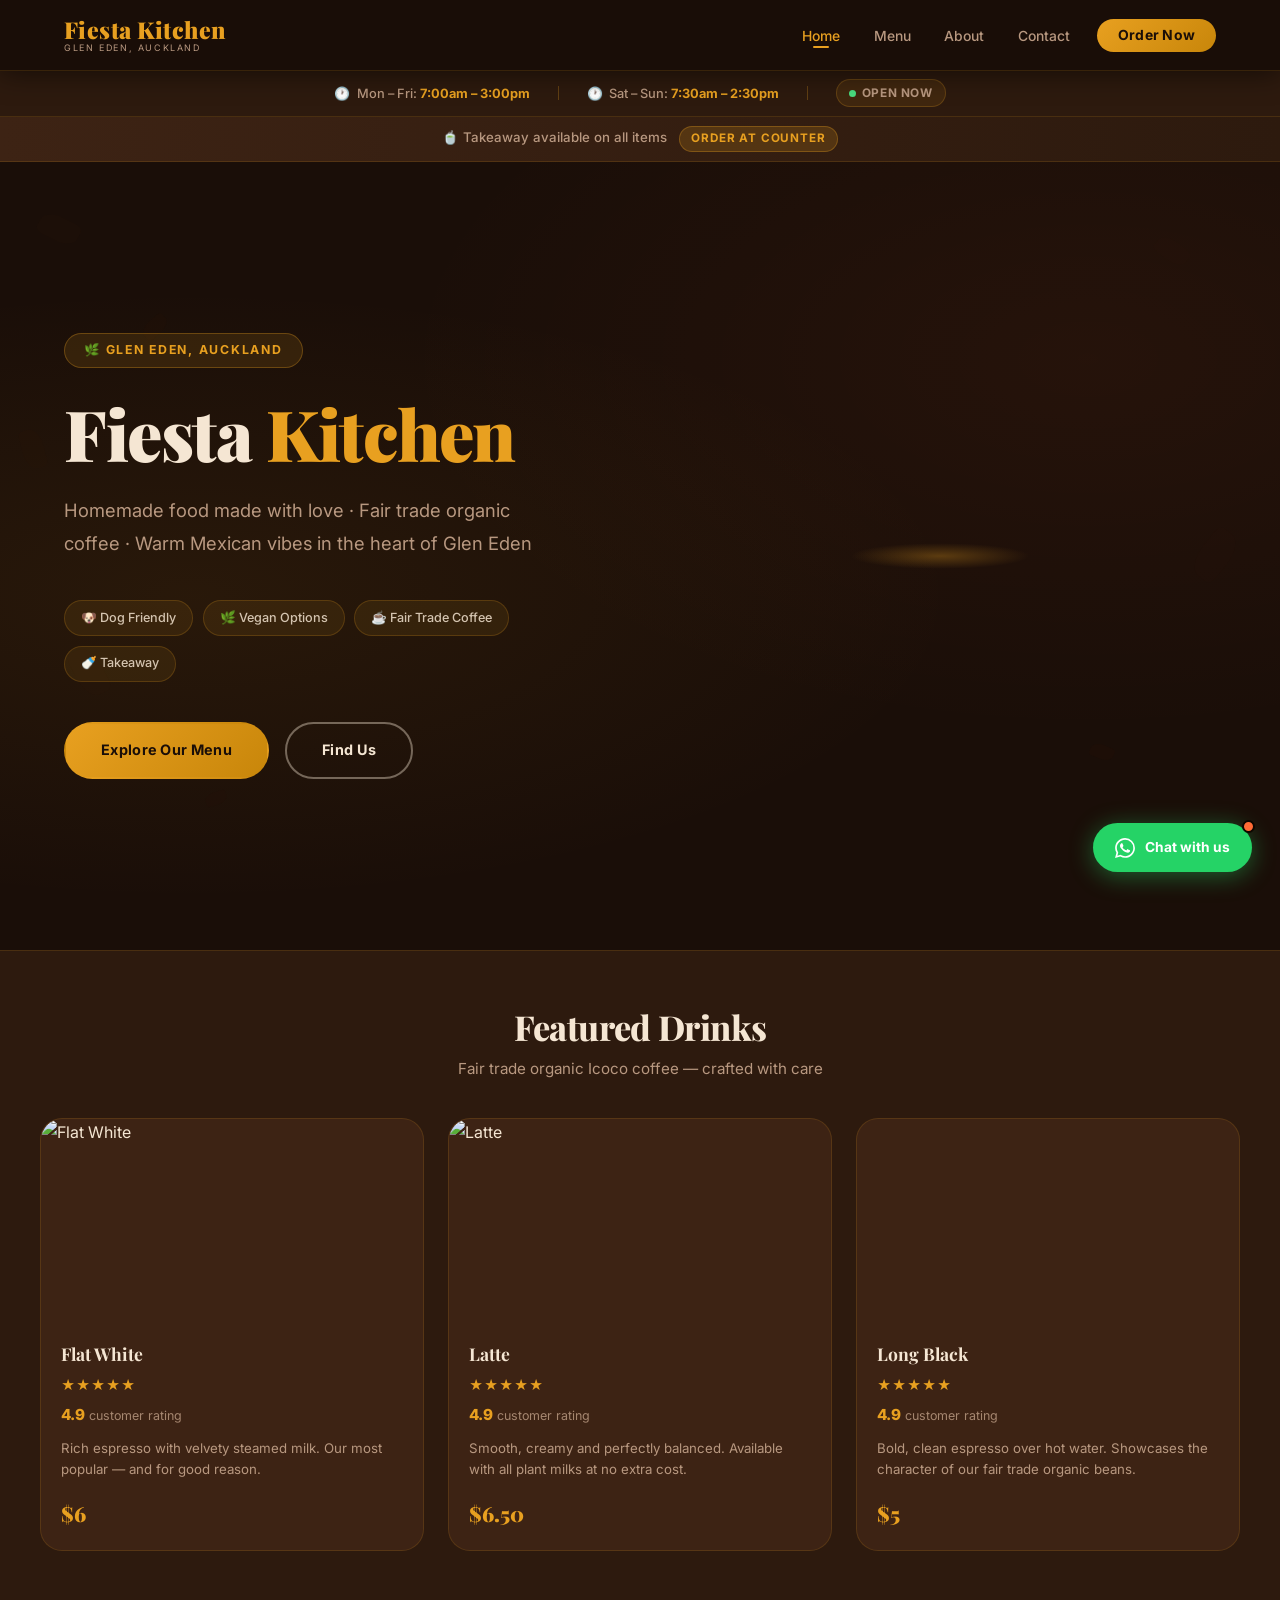
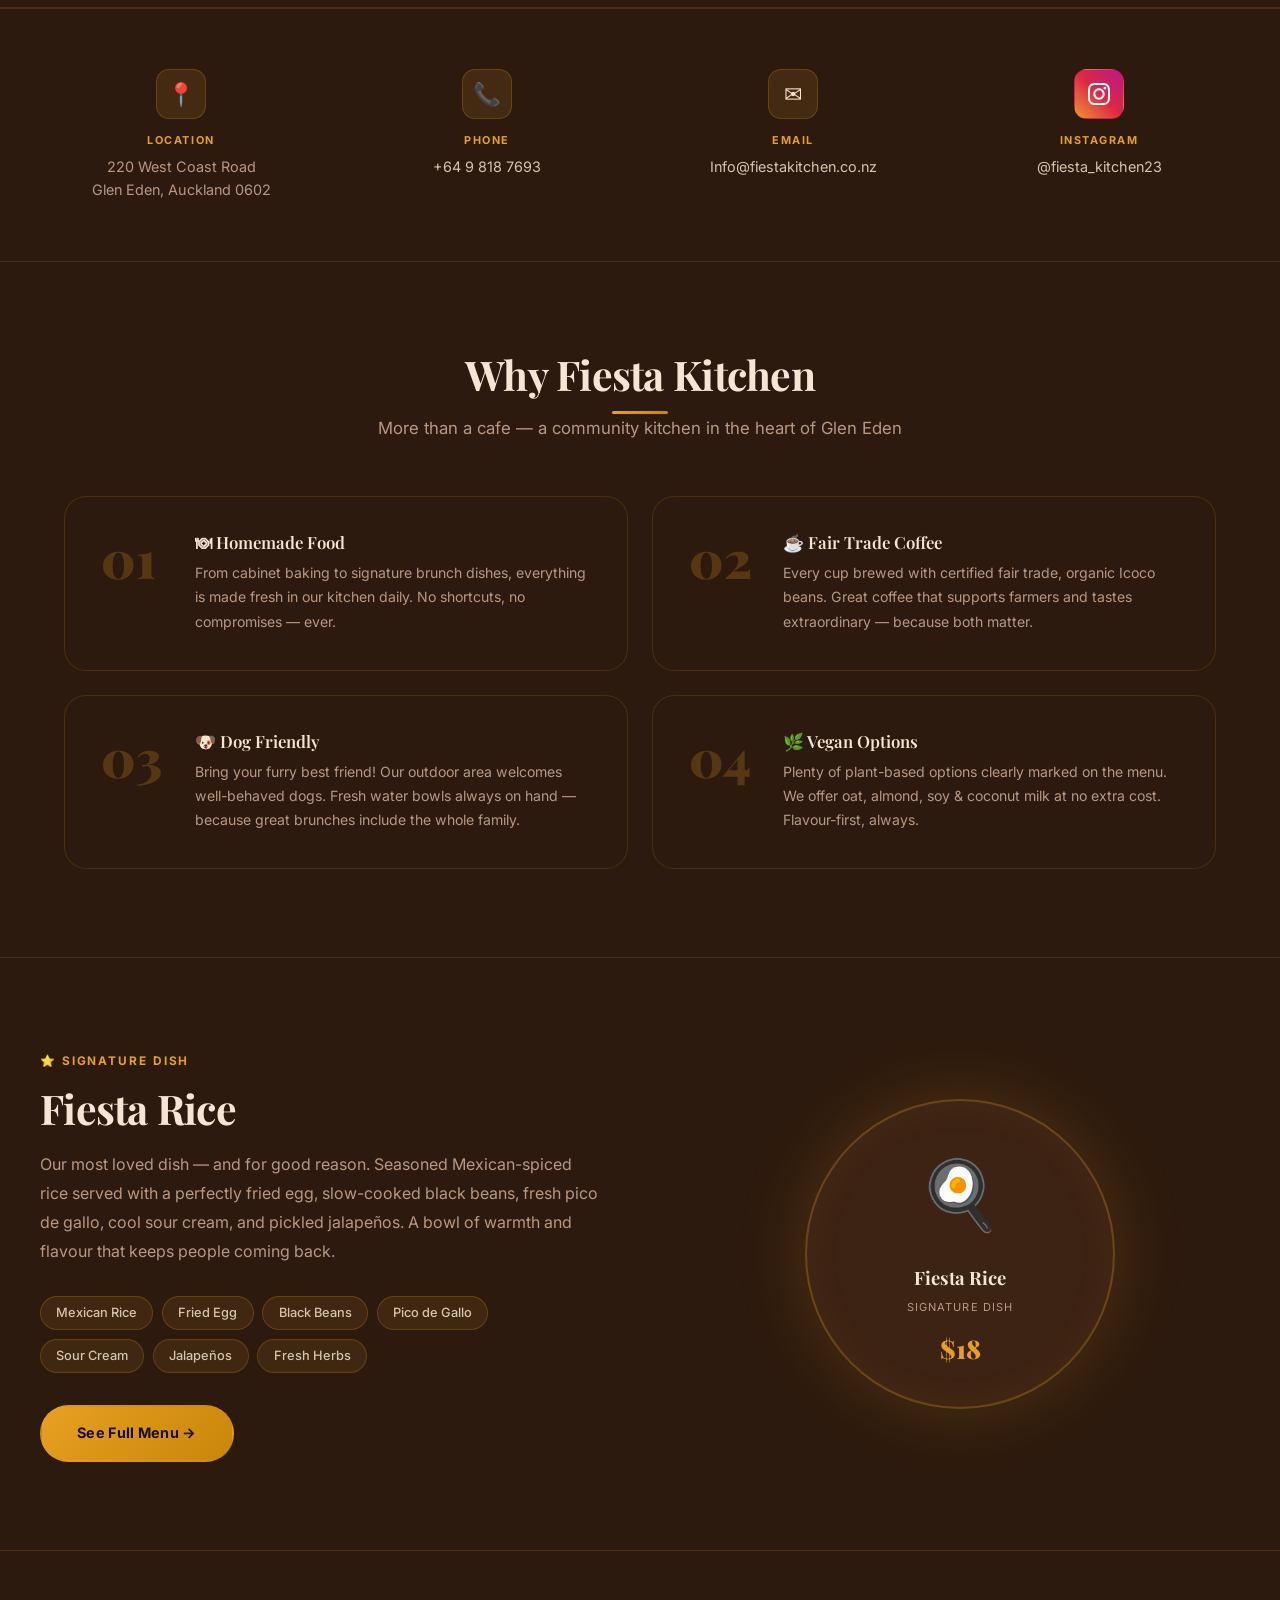
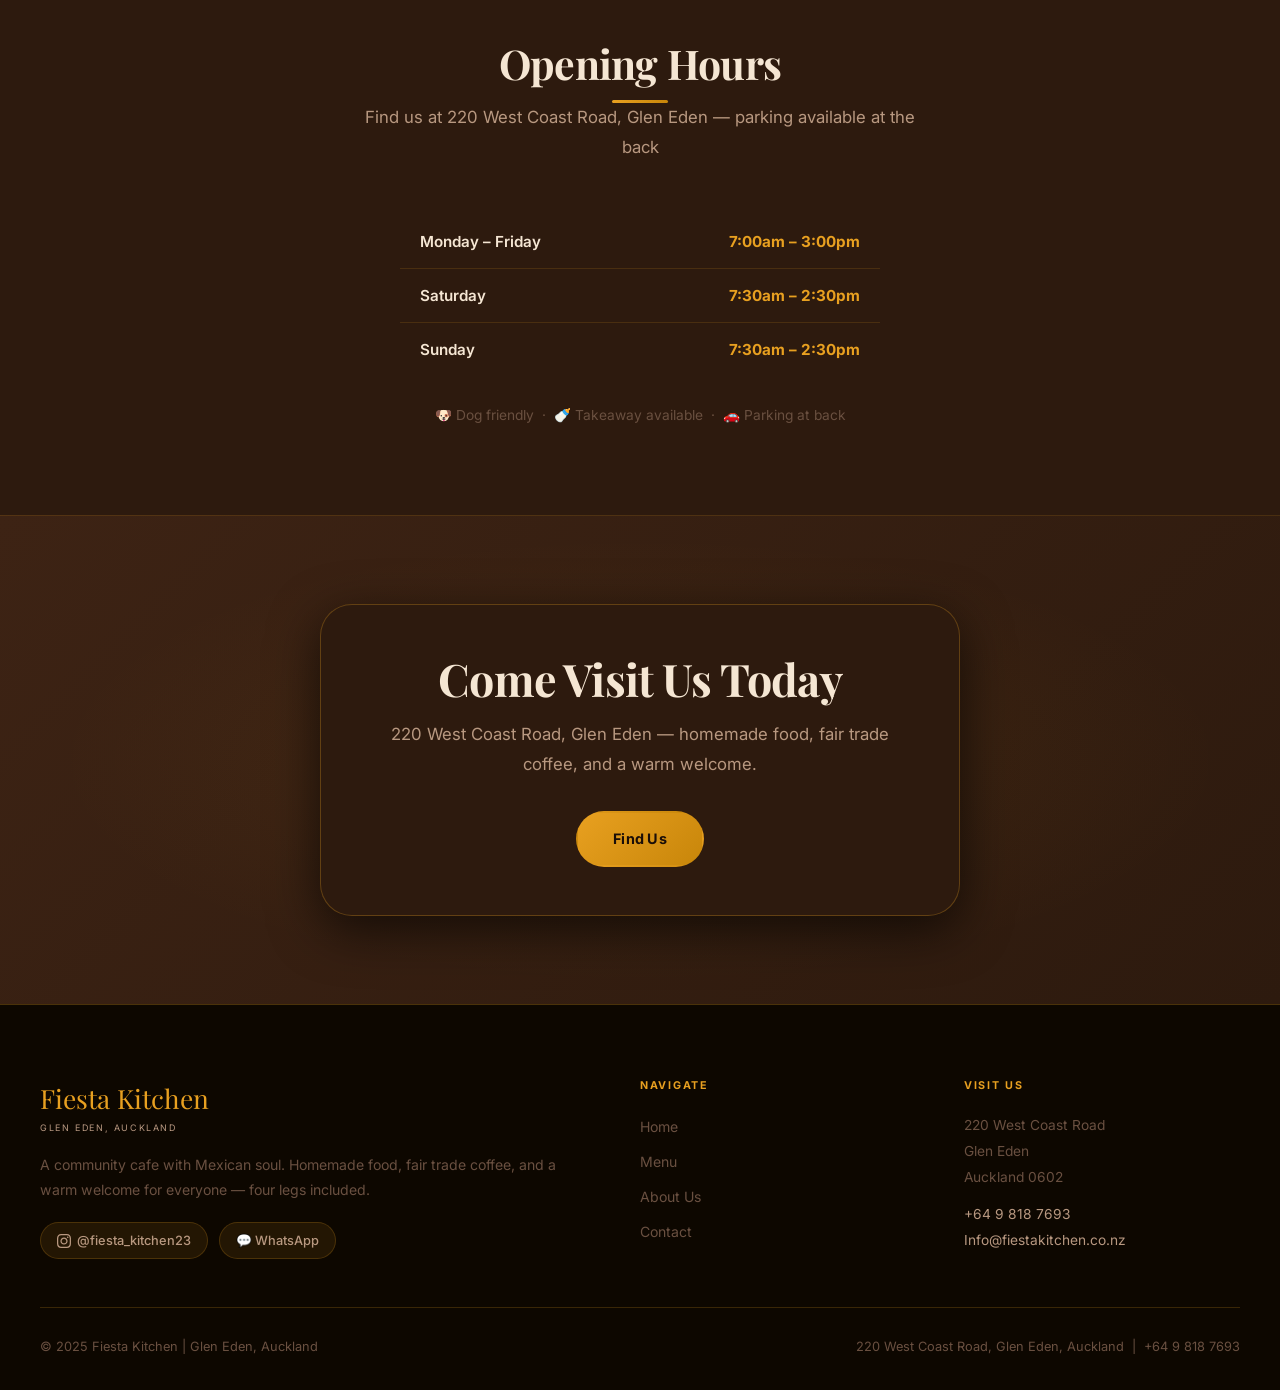
==== index.html @ 99bdc604 "Add files via upload" ====
<!DOCTYPE html>
<html lang="en">
<head>
  <meta charset="UTF-8" />
  <meta name="viewport" content="width=device-width, initial-scale=1.0" />
  <meta name="description" content="Fiesta Kitchen — Homemade food, fair trade organic coffee & good vibes in Glen Eden, Auckland. Dog friendly. Vegan options. Takeaway available." />
  <meta name="keywords" content="Fiesta Kitchen, Glen Eden cafe, Auckland cafe, Mexican cafe, brunch Auckland, dog friendly cafe, vegan brunch" />
  <title>Fiesta Kitchen | Glen Eden, Auckland</title>
  <link rel="stylesheet" href="styles.css" />
</head>
<body>

  <!-- NAVBAR -->
  <nav class="navbar">
    <div class="nav-container">
      <a href="index.html" class="nav-brand">
        <span class="nav-brand-name">Fiesta Kitchen</span>
        <span class="nav-brand-sub">Glen Eden, Auckland</span>
      </a>
      <ul class="nav-links" id="navLinks">
        <li><a href="index.html" class="active">Home</a></li>
        <li><a href="menu.html">Menu</a></li>
        <li><a href="about.html">About</a></li>
        <li><a href="contact.html">Contact</a></li>
        <li><a href="menu.html" class="nav-cta">Order Now</a></li>
      </ul>
      <button class="hamburger" id="hamburger" aria-label="Toggle menu">
        <span></span><span></span><span></span>
      </button>
    </div>
  </nav>

  <!-- HOURS BAR -->
  <div class="hours-bar">
    <div class="hours-bar-item">
      <span>&#128336;</span>
      <span>Mon – Fri: <strong>7:00am – 3:00pm</strong></span>
    </div>
    <div class="hours-bar-sep"></div>
    <div class="hours-bar-item">
      <span>&#128336;</span>
      <span>Sat – Sun: <strong>7:30am – 2:30pm</strong></span>
    </div>
    <div class="hours-bar-sep"></div>
    <div class="hours-status" id="openStatus">
      <span class="status-dot" id="statusDot"></span>
      <span id="statusText">Checking…</span>
    </div>
  </div>

  <!-- TAKEAWAY NOTICE -->
  <div class="takeaway-bar">
    &#127861; Takeaway available on all items <span>Order at counter</span>
  </div>

  <!-- HERO -->
  <section class="hero-section">
    <!-- Coffee bean scatter -->
    <div class="bean bean-1"></div>
    <div class="bean bean-2"></div>
    <div class="bean bean-3"></div>
    <div class="bean bean-4"></div>
    <div class="bean bean-5"></div>
    <div class="bean bean-6"></div>
    <div class="bean bean-7"></div>
    <div class="bean bean-8"></div>

    <div class="hero-inner">
      <!-- LEFT -->
      <div class="hero-left fade-in">
        <span class="hero-eyebrow">&#127807; Glen Eden, Auckland</span>
        <h1>Fiesta <span class="highlight">Kitchen</span></h1>
        <p class="hero-tagline">
          Homemade food made with love · Fair trade organic coffee · Warm Mexican vibes in the heart of Glen Eden
        </p>
        <div class="hero-badges">
          <span class="hero-badge">&#128054; Dog Friendly</span>
          <span class="hero-badge">&#127807; Vegan Options</span>
          <span class="hero-badge">&#9749; Fair Trade Coffee</span>
          <span class="hero-badge">&#127868; Takeaway</span>
        </div>
        <div class="hero-cta">
          <a href="menu.html" class="btn btn-mustard">Explore Our Menu</a>
          <a href="contact.html" class="btn btn-secondary">Find Us</a>
        </div>
      </div>

      <!-- RIGHT — floating coffee image -->
      <div class="hero-right fade-in">
        <div class="hero-img-wrap">
          <img
            src="https://images.unsplash.com/photo-1509042239860-f550ce710b93?w=700&q=90"
            class="hero-img"
            alt="Premium fair trade organic coffee at Fiesta Kitchen"
            loading="eager"
            onerror="this.style.display='none'"
          />
          <div class="hero-img-shadow"></div>
        </div>
      </div>
    </div>
  </section>

  <!-- FEATURED DRINKS ROW -->
  <div class="drinks-row">
    <div class="drinks-row-header fade-in">
      <h2 class="drinks-section-title">Featured Drinks</h2>
      <p class="drinks-section-sub">Fair trade organic Icoco coffee — crafted with care</p>
    </div>
    <div class="drinks-row-inner">
      <div class="drink-card fade-in">
        <img class="drink-card-img"
          src="https://images.unsplash.com/photo-1509042239860-f550ce710b93?w=600&q=80"
          alt="Flat White" loading="lazy"
          onerror="this.src='https://images.unsplash.com/photo-1495474472287-4d71bcdd2085?w=600&q=80'">
        <div class="drink-card-body">
          <div class="drink-card-name">Flat White</div>
          <div class="drink-stars" aria-hidden="true">&#9733;&#9733;&#9733;&#9733;&#9733;</div>
          <div class="drink-rating"><span class="drink-rating-score">4.9</span> <span class="drink-rating-label">customer rating</span></div>
          <p class="drink-desc">Rich espresso with velvety steamed milk. Our most popular — and for good reason.</p>
          <div class="drink-price">$6</div>
        </div>
      </div>
      <div class="drink-card fade-in">
        <img class="drink-card-img"
          src="https://images.unsplash.com/photo-1461023058943-07fcbe16d735?w=600&q=80"
          alt="Latte" loading="lazy"
          onerror="this.src='https://images.unsplash.com/photo-1495474472287-4d71bcdd2085?w=600&q=80'">
        <div class="drink-card-body">
          <div class="drink-card-name">Latte</div>
          <div class="drink-stars" aria-hidden="true">&#9733;&#9733;&#9733;&#9733;&#9733;</div>
          <div class="drink-rating"><span class="drink-rating-score">4.9</span> <span class="drink-rating-label">customer rating</span></div>
          <p class="drink-desc">Smooth, creamy and perfectly balanced. Available with all plant milks at no extra cost.</p>
          <div class="drink-price">$6.50</div>
        </div>
      </div>
      <div class="drink-card fade-in">
        <img class="drink-card-img"
          src="https://images.unsplash.com/photo-1495474472287-4d71bcdd2085?w=600&q=80"
          alt="Long Black" loading="lazy"
          onerror="this.src='https://images.unsplash.com/photo-1509042239860-f550ce710b93?w=600&q=80'">
        <div class="drink-card-body">
          <div class="drink-card-name">Long Black</div>
          <div class="drink-stars" aria-hidden="true">&#9733;&#9733;&#9733;&#9733;&#9733;</div>
          <div class="drink-rating"><span class="drink-rating-score">4.9</span> <span class="drink-rating-label">customer rating</span></div>
          <p class="drink-desc">Bold, clean espresso over hot water. Showcases the character of our fair trade organic beans.</p>
          <div class="drink-price">$5</div>
        </div>
      </div>
    </div>
  </div>

  <!-- INFO STRIP -->
  <div class="info-strip">
    <div class="info-strip-grid">
      <div class="info-card">
        <div class="info-card-icon">&#128205;</div>
        <div class="info-card-label">Location</div>
        <div class="info-card-value">220 West Coast Road<br>Glen Eden, Auckland 0602</div>
      </div>
      <div class="info-card">
        <div class="info-card-icon">&#128222;</div>
        <div class="info-card-label">Phone</div>
        <div class="info-card-value"><a href="tel:+6498187693">+64 9 818 7693</a></div>
      </div>
      <div class="info-card">
        <div class="info-card-icon">&#9993;</div>
        <div class="info-card-label">Email</div>
        <div class="info-card-value"><a href="mailto:Info@fiestakitchen.co.nz">Info@fiestakitchen.co.nz</a></div>
      </div>
      <div class="info-card">
        <div class="info-card-icon" style="background:linear-gradient(45deg,#f09433,#dc2743,#bc1888);border-color:transparent;">
          <svg viewBox="0 0 24 24" fill="white" width="22" height="22"><path d="M12 2.163c3.204 0 3.584.012 4.85.07 3.252.148 4.771 1.691 4.919 4.919.058 1.265.069 1.645.069 4.849 0 3.205-.012 3.584-.069 4.849-.149 3.225-1.664 4.771-4.919 4.919-1.266.058-1.644.07-4.85.07-3.204 0-3.584-.012-4.849-.07-3.26-.149-4.771-1.699-4.919-4.92-.058-1.265-.07-1.644-.07-4.849 0-3.204.013-3.583.07-4.849.149-3.227 1.664-4.771 4.919-4.919 1.266-.057 1.645-.069 4.849-.069zm0-2.163c-3.259 0-3.667.014-4.947.072-4.358.2-6.78 2.618-6.98 6.98-.059 1.281-.073 1.689-.073 4.948 0 3.259.014 3.668.072 4.948.2 4.358 2.618 6.78 6.98 6.98 1.281.058 1.689.072 4.948.072 3.259 0 3.668-.014 4.948-.072 4.354-.2 6.782-2.618 6.979-6.98.059-1.28.073-1.689.073-4.948 0-3.259-.014-3.667-.072-4.947-.196-4.354-2.617-6.78-6.979-6.98-1.281-.059-1.69-.073-4.949-.073zm0 5.838c-3.403 0-6.162 2.759-6.162 6.162s2.759 6.163 6.162 6.163 6.162-2.759 6.162-6.163c0-3.403-2.759-6.162-6.162-6.162zm0 10.162c-2.209 0-4-1.79-4-4 0-2.209 1.791-4 4-4s4 1.791 4 4c0 2.21-1.791 4-4 4zm6.406-11.845c-.796 0-1.441.645-1.441 1.44s.645 1.44 1.441 1.44c.795 0 1.439-.645 1.439-1.44s-.644-1.44-1.439-1.44z"/></svg>
        </div>
        <div class="info-card-label">Instagram</div>
        <div class="info-card-value"><a href="https://www.instagram.com/fiesta_kitchen23" target="_blank" rel="noopener">@fiesta_kitchen23</a></div>
      </div>
    </div>
  </div>

  <!-- WHY FIESTA KITCHEN -->
  <section class="section" style="background:var(--bg-card);">
    <div class="container">
      <div class="section-header fade-in">
        <h2>Why Fiesta Kitchen</h2>
        <div class="section-divider"></div>
        <p>More than a cafe — a community kitchen in the heart of Glen Eden</p>
      </div>
      <div class="why-grid">
        <div class="why-card fade-in">
          <div class="why-number">01</div>
          <div class="why-content">
            <h4>&#127869; Homemade Food</h4>
            <p>From cabinet baking to signature brunch dishes, everything is made fresh in our kitchen daily. No shortcuts, no compromises — ever.</p>
          </div>
        </div>
        <div class="why-card fade-in">
          <div class="why-number">02</div>
          <div class="why-content">
            <h4>&#9749; Fair Trade Coffee</h4>
            <p>Every cup brewed with certified fair trade, organic Icoco beans. Great coffee that supports farmers and tastes extraordinary — because both matter.</p>
          </div>
        </div>
        <div class="why-card fade-in">
          <div class="why-number">03</div>
          <div class="why-content">
            <h4>&#128054; Dog Friendly</h4>
            <p>Bring your furry best friend! Our outdoor area welcomes well-behaved dogs. Fresh water bowls always on hand — because great brunches include the whole family.</p>
          </div>
        </div>
        <div class="why-card fade-in">
          <div class="why-number">04</div>
          <div class="why-content">
            <h4>&#127807; Vegan Options</h4>
            <p>Plenty of plant-based options clearly marked on the menu. We offer oat, almond, soy &amp; coconut milk at no extra cost. Flavour-first, always.</p>
          </div>
        </div>
      </div>
    </div>
  </section>

  <!-- SIGNATURE DISH -->
  <section class="signature-section">
    <div class="signature-inner">
      <div class="signature-text fade-in">
        <span class="sig-eyebrow">&#11088; Signature Dish</span>
        <h2>Fiesta Rice</h2>
        <p>
          Our most loved dish — and for good reason. Seasoned Mexican-spiced rice served with a perfectly fried egg,
          slow-cooked black beans, fresh pico de gallo, cool sour cream, and pickled jalapeños.
          A bowl of warmth and flavour that keeps people coming back.
        </p>
        <div class="ingredient-tags">
          <span class="ingredient-tag">Mexican Rice</span>
          <span class="ingredient-tag">Fried Egg</span>
          <span class="ingredient-tag">Black Beans</span>
          <span class="ingredient-tag">Pico de Gallo</span>
          <span class="ingredient-tag">Sour Cream</span>
          <span class="ingredient-tag">Jalapeños</span>
          <span class="ingredient-tag">Fresh Herbs</span>
        </div>
        <a href="menu.html" class="btn btn-mustard">See Full Menu &rarr;</a>
      </div>
      <div class="signature-visual fade-in">
        <div class="dish-plate">
          <div class="dish-emoji">&#127859;</div>
          <div class="dish-title">Fiesta Rice</div>
          <div class="dish-sub">Signature Dish</div>
          <div class="dish-price">$18</div>
        </div>
      </div>
    </div>
  </section>

  <!-- HOURS -->
  <section class="section" style="background:var(--bg-card);">
    <div class="container">
      <div class="section-header fade-in">
        <h2>Opening Hours</h2>
        <div class="section-divider"></div>
        <p>Find us at 220 West Coast Road, Glen Eden — parking available at the back</p>
      </div>
      <div class="hours-grid-wrap fade-in">
        <table class="hours-table">
          <tbody>
            <tr><td>Monday – Friday</td><td>7:00am – 3:00pm</td></tr>
            <tr><td>Saturday</td><td>7:30am – 2:30pm</td></tr>
            <tr><td>Sunday</td><td>7:30am – 2:30pm</td></tr>
          </tbody>
        </table>
        <div class="hours-note">&#128054; Dog friendly &nbsp;·&nbsp; &#127868; Takeaway available &nbsp;·&nbsp; &#128663; Parking at back</div>
      </div>
    </div>
  </section>

  <!-- CTA — VISIT BANNER -->
  <section class="cta-section cta-section--visit">
    <div class="container">
      <div class="cta-visit-banner fade-in">
        <h2 class="cta-visit-title">Come Visit Us Today</h2>
        <p class="cta-visit-text">220 West Coast Road, Glen Eden — homemade food, fair trade coffee, and a warm welcome.</p>
        <a href="contact.html" class="btn btn-mustard">Find Us</a>
      </div>
    </div>
  </section>

  <!-- FOOTER -->
  <footer class="footer">
    <div class="footer-grid">
      <div class="footer-brand">
        <div class="footer-brand-name">Fiesta Kitchen</div>
        <div class="footer-brand-sub">Glen Eden, Auckland</div>
        <p class="footer-desc">A community cafe with Mexican soul. Homemade food, fair trade coffee, and a warm welcome for everyone — four legs included.</p>
        <div class="footer-social">
          <a href="https://www.instagram.com/fiesta_kitchen23" target="_blank" rel="noopener" class="social-btn ig-btn">
            <svg viewBox="0 0 24 24" fill="currentColor" width="14" height="14"><path d="M12 2.163c3.204 0 3.584.012 4.85.07 3.252.148 4.771 1.691 4.919 4.919.058 1.265.069 1.645.069 4.849 0 3.205-.012 3.584-.069 4.849-.149 3.225-1.664 4.771-4.919 4.919-1.266.058-1.644.07-4.85.07-3.204 0-3.584-.012-4.849-.07-3.26-.149-4.771-1.699-4.919-4.92-.058-1.265-.07-1.644-.07-4.849 0-3.204.013-3.583.07-4.849.149-3.227 1.664-4.771 4.919-4.919 1.266-.057 1.645-.069 4.849-.069zm0-2.163c-3.259 0-3.667.014-4.947.072-4.358.2-6.78 2.618-6.98 6.98-.059 1.281-.073 1.689-.073 4.948 0 3.259.014 3.668.072 4.948.2 4.358 2.618 6.78 6.98 6.98 1.281.058 1.689.072 4.948.072 3.259 0 3.668-.014 4.948-.072 4.354-.2 6.782-2.618 6.979-6.98.059-1.28.073-1.689.073-4.948 0-3.259-.014-3.667-.072-4.947-.196-4.354-2.617-6.78-6.979-6.98-1.281-.059-1.69-.073-4.949-.073zm0 5.838c-3.403 0-6.162 2.759-6.162 6.162s2.759 6.163 6.162 6.163 6.162-2.759 6.162-6.163c0-3.403-2.759-6.162-6.162-6.162zm0 10.162c-2.209 0-4-1.79-4-4 0-2.209 1.791-4 4-4s4 1.791 4 4c0 2.21-1.791 4-4 4zm6.406-11.845c-.796 0-1.441.645-1.441 1.44s.645 1.44 1.441 1.44c.795 0 1.439-.645 1.439-1.44s-.644-1.44-1.439-1.44z"/></svg>
            @fiesta_kitchen23
          </a>
          <a href="https://wa.me/6498187693" target="_blank" rel="noopener" class="social-btn">&#128172; WhatsApp</a>
        </div>
      </div>
      <div class="footer-col">
        <h5>Navigate</h5>
        <ul class="footer-links">
          <li><a href="index.html">Home</a></li>
          <li><a href="menu.html">Menu</a></li>
          <li><a href="about.html">About Us</a></li>
          <li><a href="contact.html">Contact</a></li>
        </ul>
      </div>
      <div class="footer-col">
        <h5>Visit Us</h5>
        <div class="footer-addr">
          <p>220 West Coast Road<br>Glen Eden<br>Auckland 0602</p>
          <p style="margin-top:.75rem"><a href="tel:+6498187693">+64 9 818 7693</a></p>
          <p><a href="mailto:Info@fiestakitchen.co.nz">Info@fiestakitchen.co.nz</a></p>
        </div>
      </div>
    </div>
    <div class="footer-bottom">
      <span>&copy; 2025 Fiesta Kitchen | Glen Eden, Auckland</span>
      <span>220 West Coast Road, Glen Eden, Auckland &nbsp;|&nbsp; <a href="tel:+6498187693">+64 9 818 7693</a></span>
    </div>
  </footer>

  <!-- WHATSAPP FLOAT -->
  <div class="wa-float">
    <a href="https://wa.me/6498187693" target="_blank" rel="noopener" class="wa-btn" aria-label="Chat on WhatsApp">
      <svg viewBox="0 0 24 24" fill="currentColor">
        <path d="M17.472 14.382c-.297-.149-1.758-.867-2.03-.967-.273-.099-.471-.148-.67.15-.197.297-.767.966-.94 1.164-.173.199-.347.223-.644.075-.297-.15-1.255-.463-2.39-1.475-.883-.788-1.48-1.761-1.653-2.059-.173-.297-.018-.458.13-.606.134-.133.298-.347.446-.52.149-.174.198-.298.298-.497.099-.198.05-.371-.025-.52-.075-.149-.669-1.612-.916-2.207-.242-.579-.487-.5-.669-.51-.173-.008-.371-.01-.57-.01-.198 0-.52.074-.792.372-.272.297-1.04 1.016-1.04 2.479 0 1.462 1.065 2.875 1.213 3.074.149.198 2.096 3.2 5.077 4.487.709.306 1.262.489 1.694.625.712.227 1.36.195 1.871.118.571-.085 1.758-.719 2.006-1.413.248-.694.248-1.289.173-1.413-.074-.124-.272-.198-.57-.347m-5.421 7.403h-.004a9.87 9.87 0 01-5.031-1.378l-.361-.214-3.741.982.998-3.648-.235-.374a9.86 9.86 0 01-1.51-5.26c.001-5.45 4.436-9.884 9.888-9.884 2.64 0 5.122 1.03 6.988 2.898a9.825 9.825 0 012.893 6.994c-.003 5.45-4.437 9.884-9.885 9.884m8.413-18.297A11.815 11.815 0 0012.05 0C5.495 0 .16 5.335.157 11.892c0 2.096.547 4.142 1.588 5.945L.057 24l6.305-1.654a11.882 11.882 0 005.683 1.448h.005c6.554 0 11.89-5.335 11.893-11.893a11.821 11.821 0 00-3.48-8.413Z"/>
      </svg>
      <span class="wa-text">Chat with us</span>
      <div class="wa-pulse"></div>
    </a>
  </div>

  <script>
    // Hamburger
    const hamburger = document.getElementById('hamburger');
    const navLinks  = document.getElementById('navLinks');
    hamburger.addEventListener('click', () => {
      hamburger.classList.toggle('open');
      navLinks.classList.toggle('open');
    });
    document.addEventListener('click', (e) => {
      if (!hamburger.contains(e.target) && !navLinks.contains(e.target)) {
        hamburger.classList.remove('open');
        navLinks.classList.remove('open');
      }
    });

    // Open/closed status (NZ Auckland time)
    function checkOpenStatus() {
      const nz   = new Date(new Date().toLocaleString('en-US', { timeZone: 'Pacific/Auckland' }));
      const day  = nz.getDay();
      const mins = nz.getHours() * 60 + nz.getMinutes();
      const open = (day >= 1 && day <= 5) ? (mins >= 420 && mins < 900) : (mins >= 450 && mins < 870);
      document.getElementById('statusDot').className = open ? 'status-dot' : 'status-dot closed';
      document.getElementById('statusText').textContent = open ? 'Open Now' : 'Closed';
    }
    checkOpenStatus();

    // Fade-in on scroll
    const io = new IntersectionObserver((entries) => {
      entries.forEach(e => { if (e.isIntersecting) { e.target.classList.add('visible'); io.unobserve(e.target); } });
    }, { threshold: 0.1 });
    document.querySelectorAll('.fade-in').forEach(el => io.observe(el));
  </script>
</body>
</html>
---- styles.css ----
@import url('https://fonts.googleapis.com/css2?family=Playfair+Display:ital,wght@0,400;0,700;0,900;1,400&family=Inter:wght@300;400;500;600;700&display=swap');

/* ============================================================
   CSS VARIABLES — DARK PREMIUM CAFE THEME
   ============================================================ */
:root {
  /* Backgrounds */
  --bg:          #1a0e08;
  --bg-card:     #2d1a0e;
  --bg-card2:    #3d2314;
  --bg-card3:    #4a2c1a;
  --bg-footer:   #0d0700;

  /* Accents */
  --gold:        #e8a020;
  --gold-dark:   #c8860a;
  --gold-dim:    rgba(232,160,32,.18);
  --gold-glow:   rgba(232,160,32,.35);
  --orange:      #ff6b35;

  /* Text */
  --cream:       #f5e6d3;
  --cream-dim:   #d4c4b0;
  --tan:         #b89880;
  --tan-dim:     #6a5040;

  /* Borders */
  --border:      rgba(232,160,32,.15);
  --border-md:   rgba(232,160,32,.28);
  --border-hi:   rgba(232,160,32,.55);

  --text-light:  #9a8575;

  /* Misc */
  --radius:      14px;
  --radius-lg:   22px;
  --radius-xl:   32px;
  --shadow:      0 4px 30px rgba(0,0,0,.55);
  --shadow-lg:   0 14px 50px rgba(0,0,0,.65);
  --shadow-gold: 0 0 0 2px var(--gold-dim), 0 16px 50px rgba(232,160,32,.22);
  --transition:  all .3s cubic-bezier(.4,0,.2,1);
}

/* ============================================================
   RESET
   ============================================================ */
*, *::before, *::after { box-sizing: border-box; margin: 0; padding: 0; }
html { scroll-behavior: smooth; }

/* ============================================================
   BASE
   ============================================================ */
body {
  font-family: 'Inter', sans-serif;
  background: var(--bg);
  color: var(--cream);
  line-height: 1.65;
  overflow-x: hidden;
  -webkit-font-smoothing: antialiased;
}
img { max-width: 100%; height: auto; display: block; }
a   { text-decoration: none; color: inherit; transition: var(--transition); }
ul  { list-style: none; }

/* ============================================================
   TYPOGRAPHY
   ============================================================ */
h1, h2, h3, h4 {
  font-family: 'Playfair Display', serif;
  line-height: 1.18;
  color: var(--cream);
}
h1 { font-size: clamp(2.6rem, 5.5vw, 4.8rem); font-weight: 900; letter-spacing: -.02em; }
h2 { font-size: clamp(1.8rem, 3.2vw, 2.8rem); font-weight: 700; letter-spacing: -.018em; }
h3 { font-size: clamp(1.2rem, 2.2vw, 1.65rem); font-weight: 600; letter-spacing: -.01em; }
h4 { font-size: 1.1rem; font-weight: 600; }
p  { font-size: 1rem; line-height: 1.78; }
strong { color: var(--cream); }

/* ============================================================
   LAYOUT
   ============================================================ */
.container  { max-width: 1200px; margin: 0 auto; padding: 0 1.5rem; }
.section    { padding: 5.5rem 0; }
.section-sm { padding: 3.5rem 0; }

.section-header           { text-align: center; margin-bottom: 3.25rem; }
.section-header h2        { margin-bottom: .65rem; }
.section-header p         { color: var(--tan); font-size: 1.05rem; max-width: 580px; margin: 0 auto; }
.section-divider          { width: 56px; height: 3px; background: linear-gradient(90deg, var(--gold), var(--gold-dark)); margin: .8rem auto 0; border-radius: 2px; }

/* ============================================================
   BUTTONS
   ============================================================ */
.btn {
  display: inline-flex;
  align-items: center;
  gap: .5rem;
  padding: .9rem 2.2rem;
  border-radius: 50px;
  font-family: 'Inter', sans-serif;
  font-weight: 700;
  font-size: .9rem;
  letter-spacing: .02em;
  cursor: pointer;
  border: 2px solid transparent;
  transition: var(--transition);
  white-space: nowrap;
}
/* Gold gradient — primary */
.btn-primary, .btn-mustard {
  background: linear-gradient(135deg, var(--gold) 0%, var(--gold-dark) 100%);
  color: #1a0e08;
  border-color: transparent;
}
.btn-primary:hover, .btn-mustard:hover {
  filter: brightness(1.12);
  transform: scale(1.05) translateY(-2px);
  box-shadow: 0 8px 30px rgba(232,160,32,.45);
}
/* Ghost */
.btn-secondary {
  background: transparent;
  color: var(--cream);
  border-color: rgba(245,230,211,.4);
}
.btn-secondary:hover {
  background: rgba(245,230,211,.08);
  border-color: var(--cream);
  transform: translateY(-2px);
}
/* Green */
.btn-green {
  background: linear-gradient(135deg, #3a7a50, #2a5c3f);
  color: #fff;
  border-color: transparent;
}
.btn-green:hover {
  filter: brightness(1.12);
  transform: translateY(-2px);
  box-shadow: 0 8px 28px rgba(42,92,63,.45);
}
/* Outline white */
.btn-outline-white {
  background: transparent;
  color: var(--cream);
  border-color: rgba(245,230,211,.38);
}
.btn-outline-white:hover {
  background: rgba(245,230,211,.08);
  transform: translateY(-2px);
}

/* ============================================================
   BADGES
   ============================================================ */
.badge {
  display: inline-flex;
  align-items: center;
  gap: .32rem;
  padding: .3rem .85rem;
  border-radius: 50px;
  font-size: .71rem;
  font-weight: 700;
  letter-spacing: .05em;
  text-transform: uppercase;
  line-height: 1;
}
.badge-vegan     { background: rgba(74,164,96,.16); color: #7dd898; border: 1px solid rgba(74,164,96,.28); }
.badge-vego      { background: rgba(74,164,96,.1);  color: #9dd8b8; border: 1px solid rgba(74,164,96,.2); }
.badge-signature { background: rgba(232,160,32,.18); color: var(--gold); border: 1px solid rgba(232,160,32,.35); }
.badge-chef      { background: linear-gradient(135deg, var(--gold) 0%, var(--gold-dark) 100%); color: #1a0e08; font-weight: 800; }
.badge-dog       { background: rgba(255,107,53,.14); color: #ff9a78; border: 1px solid rgba(255,107,53,.28); }
.badge-new       { background: var(--orange); color: #fff; }
.badge-gf        { background: rgba(160,100,220,.14); color: #c4a8e8; border: 1px solid rgba(160,100,220,.25); }

/* ============================================================
   NAVBAR
   ============================================================ */
.navbar {
  position: sticky;
  top: 0;
  z-index: 1000;
  background: rgba(26,14,8,.94);
  backdrop-filter: blur(22px);
  -webkit-backdrop-filter: blur(22px);
  border-bottom: 1px solid var(--border);
  box-shadow: 0 2px 28px rgba(0,0,0,.55);
  transition: background .3s;
}
.nav-container {
  max-width: 1200px;
  margin: 0 auto;
  padding: 0 1.5rem;
  display: flex;
  align-items: center;
  justify-content: space-between;
  height: 70px;
}
.nav-brand        { display: flex; flex-direction: column; line-height: 1.1; flex-shrink: 0; }
.nav-brand-name   { font-family: 'Playfair Display', serif; font-size: 1.45rem; font-weight: 900; color: var(--gold); letter-spacing: .02em; }
.nav-brand-sub    { font-size: .56rem; color: var(--tan); letter-spacing: .18em; text-transform: uppercase; }

.nav-links        { display: flex; align-items: center; gap: .1rem; }
.nav-links a {
  color: var(--tan);
  font-size: .87rem;
  font-weight: 500;
  padding: .45rem 1rem;
  border-radius: 8px;
  transition: var(--transition);
  position: relative;
}
.nav-links a:hover,
.nav-links a.active { color: var(--gold); }
.nav-links a.active::after {
  content: '';
  position: absolute;
  bottom: 3px; left: 50%; transform: translateX(-50%);
  width: 16px; height: 2px;
  background: var(--gold);
  border-radius: 2px;
}
.nav-links .nav-cta {
  background: linear-gradient(135deg, var(--gold) 0%, var(--gold-dark) 100%);
  color: #1a0e08 !important;
  padding: .52rem 1.3rem;
  border-radius: 50px;
  font-weight: 700;
  margin-left: .6rem;
  letter-spacing: .02em;
}
.nav-links .nav-cta:hover { filter: brightness(1.12); transform: scale(1.04); }
.nav-links .nav-cta::after { display: none !important; }

.hamburger { display: none; flex-direction: column; gap: 5px; cursor: pointer; padding: 4px; background: none; border: none; }
.hamburger span { display: block; width: 24px; height: 2px; background: var(--gold); border-radius: 2px; transition: var(--transition); }
.hamburger.open span:nth-child(1) { transform: translateY(7px) rotate(45deg); }
.hamburger.open span:nth-child(2) { opacity: 0; transform: scaleX(0); }
.hamburger.open span:nth-child(3) { transform: translateY(-7px) rotate(-45deg); }

/* ============================================================
   HOURS BAR
   ============================================================ */
.hours-bar {
  background: var(--bg-card);
  border-bottom: 1px solid var(--border);
  color: var(--tan);
  padding: .52rem 1.5rem;
  display: flex;
  align-items: center;
  justify-content: center;
  gap: 1.75rem;
  flex-wrap: wrap;
  font-size: .8rem;
  font-weight: 500;
}
.hours-bar strong     { color: var(--gold); }
.hours-bar-item       { display: flex; align-items: center; gap: .4rem; white-space: nowrap; }
.hours-bar-sep        { width: 1px; height: 14px; background: var(--border-md); }
.hours-status         {
  display: inline-flex; align-items: center; gap: .35rem;
  background: rgba(232,160,32,.1);
  border: 1px solid rgba(232,160,32,.22);
  padding: .2rem .75rem; border-radius: 50px;
  font-size: .74rem; font-weight: 700; letter-spacing: .05em; text-transform: uppercase;
}
.status-dot           { width: 7px; height: 7px; border-radius: 50%; background: #4ade80; animation: blink 1.6s infinite; }
.status-dot.closed    { background: #f87171; animation: none; }
@keyframes blink      { 0%,100%{opacity:1} 50%{opacity:.4} }

/* ============================================================
   TAKEAWAY BAR
   ============================================================ */
.takeaway-bar {
  background: linear-gradient(90deg, var(--bg-card2), var(--bg-card));
  border-bottom: 1px solid var(--border);
  color: var(--tan);
  text-align: center;
  padding: .58rem 1.5rem;
  font-size: .83rem;
  font-weight: 500;
}
.takeaway-bar span {
  display: inline-block;
  background: rgba(232,160,32,.18);
  border: 1px solid rgba(232,160,32,.3);
  color: var(--gold);
  padding: .14rem .7rem; border-radius: 50px; margin-left: .5rem;
  font-size: .73rem; letter-spacing: .07em; text-transform: uppercase; font-weight: 700;
}

/* ============================================================
   INNER PAGE HERO
   ============================================================ */
.page-hero {
  background: linear-gradient(145deg, var(--bg-card2) 0%, var(--bg-card) 55%, var(--bg) 100%);
  padding: 4.5rem 1.5rem;
  text-align: center;
  position: relative;
  overflow: hidden;
  border-bottom: 1px solid var(--border);
}
.page-hero::before {
  content: '';
  position: absolute; top: -40%; left: -5%;
  width: 320px; height: 320px;
  background: radial-gradient(circle, rgba(232,160,32,.1) 0%, transparent 65%);
  border-radius: 50%;
}
.page-hero::after {
  content: '';
  position: absolute; bottom: -30%; right: -5%;
  width: 260px; height: 260px;
  background: radial-gradient(circle, rgba(255,107,53,.07) 0%, transparent 65%);
  border-radius: 50%;
}
.page-hero h1    { position: relative; z-index: 1; margin-bottom: .65rem; }
.page-hero p     { color: var(--tan); font-size: 1.08rem; max-width: 540px; margin: 0 auto; position: relative; z-index: 1; }
.page-hero--with-tabs .menu-tabs {
  margin-top: 1.5rem;
  margin-bottom: 0;
  max-width: min(920px, 100%);
  margin-left: auto;
  margin-right: auto;
  position: relative;
  z-index: 2;
}
.page-hero-img   {
  background:
    linear-gradient(145deg, rgba(20,10,4,.82) 0%, rgba(45,26,14,.75) 50%, rgba(26,14,8,.88) 100%),
    url('https://images.unsplash.com/photo-1559925393-8be0ec4767c8?w=1400&q=80') center/cover no-repeat;
}

/* ============================================================
   COFFEE BEAN SCATTER
   ============================================================ */
.bean {
  position: absolute;
  background: #2d1408;
  border-radius: 50% 20% 50% 20%;
  opacity: .15;
  pointer-events: none;
  z-index: 0;
}
.bean-1  { width: 42px; height: 24px; top: 7%;  left: 3%;  transform: rotate(28deg); }
.bean-2  { width: 28px; height: 16px; top: 20%; left: 11%; transform: rotate(-42deg); opacity: .14; }
.bean-3  { width: 50px; height: 28px; top: 63%; left: 5%;  transform: rotate(62deg); opacity: .16; }
.bean-4  { width: 22px; height: 13px; top: 80%; left: 16%; transform: rotate(-18deg); opacity: .12; }
.bean-5  { width: 36px; height: 20px; top: 10%; right: 7%; transform: rotate(38deg); opacity: .15; }
.bean-6  { width: 54px; height: 30px; top: 48%; right: 3%; transform: rotate(-52deg); opacity: .13; }
.bean-7  { width: 24px; height: 14px; top: 74%; right: 13%;transform: rotate(22deg); opacity: .17; }
.bean-8  { width: 40px; height: 22px; top: 35%; left: 1%;  transform: rotate(75deg); opacity: .11; }

/* ============================================================
   FLOAT ANIMATION
   ============================================================ */
@keyframes float {
  0%   { transform: rotate(-8deg) translateY(0px); }
  50%  { transform: rotate(-8deg) translateY(-20px); }
  100% { transform: rotate(-8deg) translateY(0px); }
}
@keyframes floatShadow {
  0%, 100% { transform: scaleX(1);   opacity: .4; }
  50%       { transform: scaleX(.8); opacity: .22; }
}

/* ============================================================
   HOME HERO — 2 COLUMN
   ============================================================ */
.hero-section {
  background:
    radial-gradient(ellipse at 15% 55%, rgba(232,160,32,.07) 0%, transparent 50%),
    radial-gradient(ellipse at 85% 25%, rgba(255,107,53,.05) 0%, transparent 45%),
    var(--bg);
  position: relative;
  overflow: hidden;
  min-height: calc(100vh - 112px);
  display: flex;
  align-items: center;
}
.hero-inner {
  max-width: 1200px;
  margin: 0 auto;
  width: 100%;
  padding: 4.5rem 1.5rem;
  display: grid;
  grid-template-columns: 1fr 1fr;
  align-items: center;
  gap: 3rem;
  position: relative;
  z-index: 1;
}
/* Left */
.hero-left {}
.hero-eyebrow {
  display: inline-flex;
  align-items: center;
  gap: .45rem;
  background: rgba(232,160,32,.12);
  border: 1px solid rgba(232,160,32,.3);
  color: var(--gold);
  padding: .4rem 1.2rem; border-radius: 50px;
  font-size: .77rem; font-weight: 700; letter-spacing: .14em; text-transform: uppercase;
  margin-bottom: 1.5rem;
}
.hero-left h1             { color: var(--cream); margin-bottom: 1.2rem; }
.hero-left h1 .highlight  { color: var(--gold); }
.hero-tagline {
  color: var(--tan);
  font-size: clamp(.95rem, 1.8vw, 1.15rem);
  margin-bottom: 2.5rem;
  max-width: 500px;
  line-height: 1.78;
}
.hero-badges {
  display: flex; gap: .6rem; flex-wrap: wrap; margin-bottom: 2.5rem;
}
.hero-badge {
  display: inline-flex; align-items: center; gap: .38rem;
  padding: .42rem 1rem;
  background: rgba(232,160,32,.09);
  border: 1px solid rgba(232,160,32,.2);
  border-radius: 50px;
  color: var(--cream-dim);
  font-size: .79rem; font-weight: 500;
}
.hero-cta { display: flex; gap: 1rem; flex-wrap: wrap; }

/* Right */
.hero-right {
  display: flex; flex-direction: column; align-items: center; justify-content: center;
}
.hero-img-wrap {
  position: relative;
  display: inline-block;
}
.hero-img {
  width: 100%;
  max-width: 440px;
  border-radius: 50%;
  animation: float 3.5s ease-in-out infinite;
  filter: drop-shadow(0 20px 55px rgba(232,160,32,.45));
}
.hero-img-shadow {
  width: 180px; height: 26px;
  background: radial-gradient(ellipse, rgba(232,160,32,.3) 0%, transparent 70%);
  border-radius: 50%;
  margin: 0 auto;
  animation: floatShadow 3.5s ease-in-out infinite;
}

/* ============================================================
   FEATURED DRINKS ROW
   ============================================================ */
.drinks-row {
  background: var(--bg-card);
  border-top: 1px solid var(--border);
  border-bottom: 1px solid var(--border);
  padding: 3.5rem 1.5rem;
}
.drinks-row-header {
  max-width: 1200px;
  margin: 0 auto 2.25rem;
  padding: 0 1.5rem;
  text-align: center;
}
.drinks-section-title {
  font-family: 'Playfair Display', serif;
  font-size: clamp(1.65rem, 3vw, 2.15rem);
  font-weight: 800;
  color: var(--cream);
  margin-bottom: .45rem;
}
.drinks-section-sub {
  font-size: .95rem;
  color: var(--tan);
  margin: 0;
}
.drinks-row-inner {
  max-width: 1200px; margin: 0 auto;
  display: grid; grid-template-columns: repeat(3, 1fr);
  gap: 1.5rem;
}
.drink-card {
  background: var(--bg-card2);
  border: 1px solid var(--border);
  border-radius: var(--radius-lg);
  overflow: hidden;
  transition: var(--transition);
}
.drink-card:hover {
  transform: translateY(-8px);
  border-color: var(--gold);
  box-shadow: var(--shadow-gold);
}
.drink-card-img { width: 100%; height: 200px; object-fit: cover; }
.drink-card-body { padding: 1.25rem; }
.drink-card-name { font-family: 'Playfair Display', serif; font-size: 1.1rem; font-weight: 700; color: var(--cream); margin-bottom: .4rem; }
.drink-stars { color: var(--gold); font-size: .85rem; margin-bottom: .35rem; letter-spacing: .08em; }
.drink-rating {
  font-size: .78rem;
  color: var(--tan);
  margin-bottom: .65rem;
}
.drink-rating-score {
  font-weight: 800;
  color: var(--gold);
  font-size: .95rem;
}
.drink-rating-label { opacity: .85; }
.drink-desc { font-size: .83rem; color: var(--tan); line-height: 1.65; margin-bottom: .9rem; }
.drink-price { font-family: 'Playfair Display', serif; font-size: 1.3rem; font-weight: 900; color: var(--gold); }

/* ============================================================
   WHY FIESTA SECTION — 01 02 03 04 GRID
   ============================================================ */
.why-grid {
  display: grid; grid-template-columns: repeat(2, 1fr);
  gap: 1.5rem;
}
.why-card {
  background: var(--bg-card);
  border: 1px solid var(--border);
  border-radius: var(--radius-lg);
  padding: 2.25rem;
  transition: var(--transition);
  display: flex; gap: 1.5rem; align-items: flex-start;
}
.why-card:hover { border-color: var(--border-hi); transform: translateY(-8px); box-shadow: var(--shadow-gold); }
.why-number {
  font-family: 'Playfair Display', serif;
  font-size: 3.2rem; font-weight: 900;
  color: rgba(232,160,32,.22);
  line-height: 1;
  flex-shrink: 0; width: 70px;
}
.why-content h4 { color: var(--cream); margin-bottom: .5rem; font-size: 1.05rem; }
.why-content p  { color: var(--tan); font-size: .88rem; line-height: 1.72; }

/* ============================================================
   INFO STRIP
   ============================================================ */
.info-strip { background: var(--bg-card); border-top: 1px solid var(--border); border-bottom: 1px solid var(--border); padding: 2.5rem 1.5rem; }
.info-strip-grid { max-width: 1200px; margin: 0 auto; display: grid; grid-template-columns: repeat(4, 1fr); gap: 1.5rem; }
.info-card {
  text-align: center; padding: 1.25rem;
  transition: var(--transition);
  border-radius: var(--radius);
}
.info-card:hover {
  transform: translateY(-8px);
}
.info-card-icon {
  width: 50px; height: 50px;
  background: rgba(232,160,32,.12);
  border: 1px solid rgba(232,160,32,.22);
  border-radius: 13px;
  display: flex; align-items: center; justify-content: center;
  margin: 0 auto .8rem;
  font-size: 1.4rem;
}
.info-card-label { font-size: .68rem; letter-spacing: .14em; text-transform: uppercase; color: var(--gold); font-weight: 700; margin-bottom: .38rem; }
.info-card-value { font-size: .9rem; color: var(--tan); line-height: 1.58; }
.info-card-value a { color: var(--cream-dim); }
.info-card-value a:hover { color: var(--gold); }

/* ============================================================
   FEATURES GRID
   ============================================================ */
.features-grid { display: grid; grid-template-columns: repeat(4, 1fr); gap: 1.5rem; }
.feature-card {
  background: var(--bg-card);
  border: 1px solid var(--border);
  border-radius: var(--radius-lg);
  padding: 2.25rem 1.5rem;
  text-align: center;
  transition: var(--transition);
}
.feature-card:hover { transform: translateY(-8px); border-color: var(--border-hi); box-shadow: var(--shadow-gold); }
.feature-icon { font-size: 2.5rem; margin-bottom: 1.1rem; display: block; }
.feature-card h3 { margin-bottom: .65rem; font-size: 1.12rem; }
.feature-card p  { color: var(--tan); font-size: .87rem; line-height: 1.72; }

/* ============================================================
   SIGNATURE DISH
   ============================================================ */
.signature-section {
  background: var(--bg-card);
  padding: 5.5rem 1.5rem;
  border-top: 1px solid var(--border);
  border-bottom: 1px solid var(--border);
}
.signature-inner {
  max-width: 1200px; margin: 0 auto;
  display: grid; grid-template-columns: 1fr 1fr;
  align-items: center; gap: 5rem;
}
.sig-eyebrow {
  display: inline-block; color: var(--gold);
  font-size: .74rem; font-weight: 700; letter-spacing: .16em; text-transform: uppercase;
  margin-bottom: .75rem;
}
.signature-text h2  { margin-bottom: 1.1rem; }
.signature-text p   { color: var(--tan); font-size: 1rem; line-height: 1.82; margin-bottom: 1.85rem; }
.ingredient-tags    { display: flex; flex-wrap: wrap; gap: .55rem; margin-bottom: 2rem; }
.ingredient-tag {
  background: rgba(232,160,32,.1); border: 1px solid rgba(232,160,32,.22);
  color: var(--cream-dim); padding: .35rem .95rem; border-radius: 50px;
  font-size: .8rem; font-weight: 500;
}
.dish-plate {
  width: 310px; height: 310px;
  background: var(--bg-card2);
  border: 2px solid rgba(232,160,32,.28);
  border-radius: 50%;
  display: flex; flex-direction: column; align-items: center; justify-content: center;
  margin: 0 auto;
  box-shadow: 0 0 70px rgba(232,160,32,.18), inset 0 0 40px rgba(232,160,32,.05);
}
.dish-emoji  { font-size: 4.2rem; margin-bottom: .8rem; }
.dish-title  { font-family: 'Playfair Display', serif; font-size: 1.15rem; font-weight: 700; margin-bottom: .3rem; }
.dish-sub    { font-size: .69rem; color: var(--tan); text-transform: uppercase; letter-spacing: .1em; margin-bottom: .65rem; }
.dish-price  { font-family: 'Playfair Display', serif; font-size: 1.6rem; font-weight: 900; color: var(--gold); }

/* ============================================================
   HOURS TABLE
   ============================================================ */
.hours-grid-wrap { display: flex; flex-direction: column; align-items: center; gap: 1.75rem; }
.hours-table { width: 100%; max-width: 480px; border-collapse: collapse; }
.hours-table td { padding: .88rem 1.25rem; font-size: .95rem; border-bottom: 1px solid var(--border); color: var(--tan); }
.hours-table td:first-child { font-weight: 600; color: var(--cream); }
.hours-table td:last-child  { text-align: right; color: var(--gold); font-weight: 700; }
.hours-table tr:last-child td { border-bottom: none; }
.hours-note { color: var(--tan-dim); font-size: .86rem; text-align: center; }

/* ============================================================
   CTA SECTION
   ============================================================ */
.cta-section {
  background: linear-gradient(135deg, var(--bg-card2) 0%, var(--bg-card) 100%);
  border-top: 1px solid var(--border);
  padding: 5.5rem 1.5rem;
  text-align: center;
  position: relative; overflow: hidden;
}
.cta-section::before {
  content: ''; position: absolute; inset: 0;
  background: radial-gradient(ellipse at center, rgba(232,160,32,.07) 0%, transparent 65%);
  pointer-events: none;
}
.cta-section h2 { font-size: clamp(1.85rem,3.5vw,2.9rem); margin-bottom: .9rem; position: relative; }
.cta-section p  { color: var(--tan); font-size: 1.05rem; margin-bottom: 2rem; max-width: 500px; margin-left: auto; margin-right: auto; position: relative; }
.cta-buttons    { display: flex; gap: 1rem; justify-content: center; flex-wrap: wrap; position: relative; }

.cta-section--visit .cta-visit-banner {
  background: var(--bg-card);
  border: 1px solid var(--border-md);
  border-radius: var(--radius-xl);
  padding: 3rem 2rem;
  max-width: 640px;
  margin: 0 auto;
  box-shadow: var(--shadow-lg);
  position: relative;
  z-index: 1;
}
.cta-visit-title { font-size: clamp(1.75rem, 3.2vw, 2.35rem); margin-bottom: .75rem; }
.cta-visit-text  { color: var(--tan); font-size: 1.02rem; margin-bottom: 1.75rem; line-height: 1.75; }

/* ============================================================
   FOOTER
   ============================================================ */
.footer {
  background: var(--bg-footer);
  color: var(--tan);
  padding: 4.5rem 1.5rem 2rem;
  border-top: 1px solid rgba(232,160,32,.28);
}
.footer-grid {
  max-width: 1200px; margin: 0 auto;
  display: grid; grid-template-columns: 2fr 1fr 1fr;
  gap: 3rem; margin-bottom: 3rem;
}
.footer-brand-name  { font-family: 'Playfair Display', serif; font-size: 1.65rem; color: var(--gold); }
.footer-brand-sub   { font-size: .56rem; letter-spacing: .18em; text-transform: uppercase; color: var(--tan); margin-bottom: 1rem; }
.footer-desc        { font-size: .88rem; line-height: 1.78; color: var(--tan-dim); margin-bottom: 1.25rem; }
.footer-social      { display: flex; gap: .65rem; flex-wrap: wrap; }
.social-btn {
  display: inline-flex; align-items: center; gap: .4rem;
  background: rgba(232,160,32,.1);
  border: 1px solid rgba(232,160,32,.2);
  color: var(--tan); padding: .45rem 1rem;
  border-radius: 50px; font-size: .8rem; font-weight: 500;
  transition: var(--transition);
}
.social-btn:hover  { background: var(--gold); border-color: var(--gold); color: #1a0e08; }
.ig-btn:hover      { background: linear-gradient(45deg,#f09433,#e6683c,#dc2743,#cc2366,#bc1888) !important; border-color: transparent !important; color: #fff !important; }

.footer-col h5      { font-family: 'Inter', sans-serif; font-size: .67rem; font-weight: 700; letter-spacing: .16em; text-transform: uppercase; color: var(--gold); margin-bottom: 1.1rem; }
.footer-links       { display: flex; flex-direction: column; gap: .55rem; }
.footer-links a     { color: var(--tan-dim); font-size: .88rem; transition: var(--transition); }
.footer-links a:hover { color: var(--gold); }
.footer-addr p      { font-size: .86rem; color: var(--tan-dim); line-height: 1.88; }
.footer-addr a      { color: var(--tan); }
.footer-addr a:hover { color: var(--gold); }

.footer-bottom {
  max-width: 1200px; margin: 0 auto;
  padding-top: 1.75rem;
  border-top: 1px solid rgba(232,160,32,.2);
  display: flex; justify-content: space-between; align-items: center;
  flex-wrap: wrap; gap: .65rem;
  font-size: .8rem; color: var(--tan-dim);
}
.footer-bottom a { color: var(--tan-dim); }
.footer-bottom a:hover { color: var(--gold); }

/* ============================================================
   WHATSAPP FLOAT
   ============================================================ */
.wa-float { position: fixed; bottom: 1.75rem; right: 1.75rem; z-index: 999; }
.wa-btn {
  position: relative;
  display: flex; align-items: center; gap: .6rem;
  background: #25D366; color: #fff;
  padding: .82rem 1.4rem; border-radius: 50px;
  font-weight: 700; font-size: .86rem;
  box-shadow: 0 4px 24px rgba(37,211,102,.42);
  transition: var(--transition);
}
.wa-btn:hover { background: #1fba58; transform: translateY(-3px) scale(1.03); box-shadow: 0 8px 32px rgba(37,211,102,.52); }
.wa-btn svg { width: 20px; height: 20px; flex-shrink: 0; }
.wa-pulse {
  position: absolute; top: -3px; right: -3px;
  width: 13px; height: 13px;
  background: var(--orange); border-radius: 50%;
  border: 2px solid var(--bg-footer);
  animation: waPulse 2s infinite;
}
@keyframes waPulse { 0%,100%{transform:scale(1);opacity:1} 50%{transform:scale(1.4);opacity:.6} }

/* ============================================================
   SCROLL FADE
   ============================================================ */
.fade-in         { opacity: 0; transform: translateY(26px); transition: opacity .55s ease, transform .55s ease; }
.fade-in.visible { opacity: 1; transform: translateY(0); }

/* ============================================================
   MENU PAGE
   ============================================================ */
.menu-tabs {
  display: flex; gap: .45rem; flex-wrap: wrap;
  margin-bottom: 2.75rem; padding: .4rem;
  background: var(--bg-card2);
  border: 1px solid var(--border-md);
  border-radius: 50px; justify-content: center;
}
.menu-tab {
  padding: .58rem 1.4rem; border-radius: 50px;
  font-family: 'Inter', sans-serif; font-size: .85rem; font-weight: 600;
  cursor: pointer;
  border: 1px solid rgba(232,160,32,.35);
  background: rgba(26,14,8,.5); color: var(--cream-dim);
  transition: var(--transition); letter-spacing: .01em;
}
.menu-tab:hover  { color: var(--cream); background: rgba(232,160,32,.12); border-color: var(--border-hi); }
.menu-tab.active {
  background: linear-gradient(135deg, var(--gold) 0%, var(--gold-dark) 100%);
  color: #1a0e08; border-color: transparent; font-weight: 700;
}

.menu-section        { display: none; }
.menu-section.active { display: block; }

.menu-section-header {
  display: flex; align-items: center; gap: 1.3rem;
  margin-bottom: 2.5rem; padding-bottom: 1.5rem;
  border-bottom: 1px solid var(--border);
}
.menu-section-icon {
  width: 58px; height: 58px; flex-shrink: 0;
  background: rgba(232,160,32,.12);
  border: 1px solid rgba(232,160,32,.25);
  border-radius: 15px;
  display: flex; align-items: center; justify-content: center; font-size: 1.65rem;
}
.menu-section-header h2 { font-size: clamp(1.5rem,3vw,2rem); }

/* 3-column cards */
.menu-items-grid {
  display: grid;
  grid-template-columns: repeat(3, 1fr);
  gap: 1.5rem;
}
.menu-item {
  background: #2d1a0e;
  border: 1px solid var(--border);
  border-radius: var(--radius-lg);
  display: flex; flex-direction: column;
  overflow: hidden;
  transition: var(--transition);
}
.menu-items-grid .menu-item-span-2 { grid-column: span 2; }
.menu-item-span-2 .menu-item-img { height: 200px; }
@media (max-width: 768px) {
  .menu-items-grid .menu-item-span-2 { grid-column: span 1; }
  .menu-item-span-2 .menu-item-img { height: 175px; }
}
.menu-item:hover {
  transform: translateY(-8px);
  border-color: var(--gold);
  box-shadow: var(--shadow-gold);
}
.menu-item.signature {
  border-color: rgba(232,160,32,.4);
  box-shadow: 0 0 30px rgba(232,160,32,.1);
}
.menu-item-img {
  width: 100%; height: 175px;
  object-fit: cover; display: block; flex-shrink: 0;
  background: var(--bg-card2);
  transition: transform .45s ease;
}
.menu-item:hover .menu-item-img { transform: scale(1.06); }
.menu-item-body {
  padding: 1.15rem;
  display: flex; justify-content: space-between; align-items: flex-start;
  gap: .75rem; flex: 1;
}
.menu-item-info   { flex: 1; }
.menu-item-top    { display: flex; align-items: center; flex-wrap: wrap; gap: .4rem; margin-bottom: .5rem; }
.menu-item-name   { font-family: 'Playfair Display', serif; font-size: 1.02rem; font-weight: 700; }
.menu-item-desc   { font-size: .82rem; color: var(--tan); line-height: 1.65; }
.menu-item-price  { font-family: 'Playfair Display', serif; font-size: 1.3rem; font-weight: 900; color: var(--gold); white-space: nowrap; }

/* Coffee grid */
.coffee-grid { display: grid; grid-template-columns: repeat(4, 1fr); gap: 1.1rem; }
.coffee-item {
  background: var(--bg-card);
  border: 1px solid var(--border);
  border-radius: var(--radius);
  overflow: hidden; transition: var(--transition);
}
.coffee-item:hover { transform: translateY(-8px); border-color: var(--gold); box-shadow: var(--shadow-gold); }
.coffee-item-img { width: 100%; height: 130px; object-fit: cover; display: block; }
.coffee-item-body { padding: .88rem; }
.coffee-name  { font-family: 'Playfair Display', serif; font-size: .9rem; font-weight: 700; margin-bottom: .28rem; }
.coffee-price { font-size: .95rem; font-weight: 800; color: var(--gold); }
.coffee-note  { font-size: .74rem; color: var(--tan); margin-top: .2rem; }

/* Cabinet — card grid (menu page) */
#cabinet .cabinet-subheading {
  font-size: 1.2rem;
  margin: 2rem 0 1.1rem;
  color: var(--cream);
}
#cabinet .cabinet-subheading:first-of-type { margin-top: 0; }
.cabinet-card-grid {
  display: grid;
  grid-template-columns: repeat(4, 1fr);
  gap: 1.1rem;
  margin-bottom: 2rem;
}
.cabinet-card {
  background: #2d1a0e;
  border: 1px solid var(--border);
  border-radius: 12px;
  overflow: hidden;
  transition: var(--transition);
}
.cabinet-card:hover {
  transform: translateY(-8px);
  border-color: var(--gold);
  box-shadow: var(--shadow-gold);
}
.cabinet-card-img {
  width: 100%;
  height: 160px;
  object-fit: cover;
  display: block;
  flex-shrink: 0;
  background: var(--bg-card2);
}
.cabinet-card-body {
  padding: .88rem 1rem 1rem;
}
.cabinet-card-name {
  font-family: 'Playfair Display', serif;
  font-size: .92rem;
  font-weight: 700;
  color: #f5e6d3;
  line-height: 1.35;
  margin-bottom: .4rem;
}
.cabinet-card-price {
  font-family: 'Playfair Display', serif;
  font-size: 1.05rem;
  font-weight: 800;
  color: #e8a020;
}

.allergen-box {
  background: var(--bg-card);
  border: 1px solid var(--border); border-left: 3px solid var(--gold);
  border-radius: var(--radius);
  padding: 1rem 1.25rem;
  font-size: .84rem; color: var(--tan); line-height: 1.72;
}
.vegan-banner {
  background: rgba(74,164,96,.07);
  border: 1px solid rgba(74,164,96,.18);
  border-radius: var(--radius-lg);
  padding: 2rem 2.25rem;
  margin-bottom: 2.5rem; text-align: center;
}
.vegan-banner h3 { color: #7dd898; margin-bottom: .65rem; }
.vegan-banner p  { color: var(--tan); font-size: .9rem; max-width: 640px; margin: 0 auto 1.1rem; }
.plant-milks     { display: flex; gap: .55rem; justify-content: center; flex-wrap: wrap; }
.plant-milk-tag  {
  background: rgba(74,164,96,.1); border: 1px solid rgba(74,164,96,.2);
  color: #9dd8b8; padding: .3rem .82rem;
  border-radius: 50px; font-size: .78rem; font-weight: 600;
}

/* ============================================================
   ABOUT PAGE
   ============================================================ */
.story-grid { display: grid; grid-template-columns: 1fr 1fr; gap: 4.5rem; align-items: start; }
.story-text h2 { margin-bottom: 1.1rem; }
.story-text p  { color: var(--tan); font-size: .98rem; line-height: 1.88; margin-bottom: 1.1rem; }
.story-photo-frame {
  border-radius: var(--radius-lg);
  overflow: hidden;
  box-shadow: var(--shadow-lg);
  height: 380px;
  border: 1px solid var(--border);
}

.values-grid { display: grid; grid-template-columns: repeat(3, 1fr); gap: 1.5rem; }
.values-grid--four { grid-template-columns: repeat(2, 1fr); max-width: 900px; margin: 0 auto; }
.value-card {
  background: var(--bg-card);
  border: 1px solid var(--border);
  border-top: 3px solid var(--gold);
  border-radius: var(--radius-lg);
  padding: 2rem 1.5rem; text-align: center;
  transition: var(--transition);
}
.value-card:hover { transform: translateY(-8px); border-color: var(--border-hi); box-shadow: var(--shadow-gold); }
.value-icon    { font-size: 2rem; margin-bottom: .75rem; display: block; }
.value-card h4 { margin-bottom: .5rem; }
.value-card p  { color: var(--tan); font-size: .86rem; line-height: 1.72; }

.dog-spotlight {
  background: var(--bg-card);
  border: 1px solid rgba(255,107,53,.22);
  border-radius: var(--radius-xl);
  padding: 3rem 2.5rem; text-align: center;
}
.dog-spotlight h3 { margin-bottom: .65rem; }
.dog-spotlight p  { color: var(--tan); max-width: 540px; margin: 0 auto; font-size: .96rem; line-height: 1.82; }

.community-box {
  background: var(--bg-card);
  border: 1px solid var(--border);
  border-radius: var(--radius-xl); padding: 2.5rem;
}
.community-box h3 { margin-bottom: .75rem; }
.community-box p  { color: var(--tan); font-size: .95rem; line-height: 1.82; margin-bottom: .75rem; }
.team-grid { display: grid; grid-template-columns: repeat(4, 1fr); gap: 1.25rem; margin-top: 2rem; }
.team-card {
  background: var(--bg-card2);
  border: 1px solid var(--border);
  border-radius: var(--radius); padding: 1.5rem 1rem; text-align: center;
  transition: var(--transition);
}
.team-card:hover { border-color: var(--gold); transform: translateY(-8px); box-shadow: var(--shadow-gold); }
.team-avatar { font-size: 2.2rem; margin-bottom: .5rem; }
.team-name   { font-weight: 700; font-size: .9rem; margin-bottom: .2rem; }
.team-role   { font-size: .78rem; color: var(--gold); text-transform: uppercase; letter-spacing: .08em; }

.story-card-stack { position: relative; height: 280px; }
.story-card {
  background: var(--bg-card);
  border: 1px solid var(--border);
  border-radius: var(--radius-lg); padding: 1.5rem;
}
.story-card h3 { color: var(--gold); font-size: 1.05rem; margin-bottom: .5rem; }
.story-card p  { color: var(--tan); font-size: .9rem; line-height: 1.72; }
.story-card-1 { position: absolute; top: 0; left: 0; right: 2rem; transform: rotate(-2deg); z-index: 1; }
.story-card-2 { position: absolute; top: 3.5rem; left: 2rem; right: 0; transform: rotate(2deg); z-index: 2; }

/* ============================================================
   CONTACT PAGE
   ============================================================ */
.contact-page-section { background: var(--bg) !important; }
.contact-grid { display: grid; grid-template-columns: 1fr 1.1fr; gap: 3.5rem; }
.contact-icon--ig { color: var(--gold); }
.contact-icon--ig svg { display: block; }
.contact-info-title { font-size: 1.45rem; margin-bottom: 1.75rem; }
.contact-item { display: flex; gap: 1.1rem; margin-bottom: 1.5rem; align-items: flex-start; }
.contact-icon {
  width: 48px; height: 48px; flex-shrink: 0;
  background: rgba(232,160,32,.12); border: 1px solid rgba(232,160,32,.22);
  border-radius: 13px;
  display: flex; align-items: center; justify-content: center;
  font-size: 1.22rem; color: var(--gold);
}
.contact-icon.green   { background: rgba(42,92,63,.18); border-color: rgba(42,92,63,.28); color: #7dd898; }
.contact-icon.mustard { background: rgba(232,160,32,.14); border-color: rgba(232,160,32,.25); color: var(--gold); }
.contact-icon.dark    { background: rgba(232,160,32,.12); border-color: rgba(232,160,32,.22); color: var(--cream); }
.contact-label { font-size: .68rem; letter-spacing: .14em; text-transform: uppercase; color: var(--gold); font-weight: 700; margin-bottom: .32rem; }
.contact-val   { font-size: .92rem; color: var(--cream-dim); line-height: 1.68; }
.contact-val a { color: var(--cream); }
.contact-val a:hover { color: var(--gold); }

.contact-hours-box {
  background: var(--bg-card); border: 1px solid var(--border); border-radius: var(--radius-lg);
  padding: 1.5rem; margin: 1.5rem 0;
}
.contact-hours-box h4 { font-size: .82rem; text-transform: uppercase; letter-spacing: .1em; color: var(--gold); margin-bottom: 1rem; }
.ch-row { display: flex; justify-content: space-between; padding: .52rem 0; border-bottom: 1px solid var(--border); font-size: .88rem; }
.ch-row:last-child { border-bottom: none; }
.ch-day  { color: var(--tan); }
.ch-time { color: var(--gold); font-weight: 600; }

.parking-card {
  background: var(--bg-card); border: 1px solid var(--border); border-left: 3px solid var(--gold);
  border-radius: var(--radius); padding: 1rem 1.25rem; font-size: .88rem; color: var(--tan);
}
.parking-card strong { color: var(--cream); display: block; margin-bottom: .38rem; }

.map-wrap { border-radius: var(--radius-lg); overflow: hidden; aspect-ratio: 4/3; border: 1px solid var(--border); }
.map-wrap iframe { width: 100%; height: 100%; border: 0; }

.social-connect {
  background: linear-gradient(135deg, var(--bg-card2), var(--bg-card));
  border: 1px solid var(--border);
  border-radius: var(--radius-lg); padding: 2.25rem; text-align: center; margin-top: 2rem;
}
.social-connect h4 { margin-bottom: .5rem; }
.social-connect p  { color: var(--tan); font-size: .9rem; margin-bottom: 1.25rem; }
.social-connect a  {
  display: inline-flex; align-items: center; gap: .5rem;
  background: rgba(232,160,32,.14); border: 1px solid rgba(232,160,32,.28);
  color: var(--cream); padding: .6rem 1.4rem; border-radius: 50px;
  font-size: .88rem; font-weight: 600; transition: var(--transition);
}
.social-connect a:hover { background: rgba(232,160,32,.25); }

.getting-here-box {
  background: var(--bg-card);
  border: 1px solid var(--border);
  border-radius: var(--radius-lg);
  padding: 2rem;
  margin-top: 1.75rem;
  box-shadow: var(--shadow);
}
.getting-here-title {
  font-size: 1.25rem;
  margin-bottom: 1.25rem;
  color: var(--cream);
}
.getting-here-rows { display: flex; flex-direction: column; gap: 1rem; }
.getting-here-row { display: flex; gap: .85rem; align-items: flex-start; }
.getting-here-icon {
  width: 38px; height: 38px;
  background: rgba(232,160,32,.12);
  border: 1px solid rgba(232,160,32,.22);
  border-radius: 10px;
  display: flex; align-items: center; justify-content: center;
  font-size: 1rem; flex-shrink: 0;
  color: var(--gold);
}
.getting-here-label { display: block; font-size: .88rem; color: var(--cream); margin-bottom: .2rem; }
.getting-here-text  { font-size: .84rem; color: var(--tan); line-height: 1.65; margin: 0; }

/* ============================================================
   RESPONSIVE
   ============================================================ */
@media (max-width: 1100px) {
  .hero-inner          { grid-template-columns: 1fr; text-align: center; padding: 3.5rem 1.5rem; }
  .hero-right          { margin-top: 1.5rem; }
  .hero-img            { max-width: 320px; }
  .hero-badges, .hero-cta { justify-content: center; }
  .hero-tagline        { margin-left: auto; margin-right: auto; }
  .features-grid       { grid-template-columns: repeat(2, 1fr); }
  .signature-inner     { grid-template-columns: 1fr; text-align: center; gap: 3rem; }
  .ingredient-tags     { justify-content: center; }
  .story-grid          { grid-template-columns: 1fr; gap: 2.5rem; }
  .story-card-stack    { height: auto; max-width: 460px; margin: 0 auto; }
  .story-card          { position: relative; transform: none !important; margin-bottom: .85rem; }
  .footer-grid         { grid-template-columns: 1fr 1fr; gap: 2rem; }
  .footer-brand        { grid-column: 1 / -1; }
  .contact-grid        { grid-template-columns: 1fr; }
  .values-grid         { grid-template-columns: repeat(2, 1fr); }
  .values-grid--four   { grid-template-columns: repeat(2, 1fr); }
  .team-grid           { grid-template-columns: repeat(2, 1fr); }
  .info-strip-grid     { grid-template-columns: repeat(2, 1fr); }
  .menu-items-grid     { grid-template-columns: repeat(2, 1fr); }
  .coffee-grid         { grid-template-columns: repeat(3, 1fr); }
  .cabinet-card-grid   { grid-template-columns: repeat(2, 1fr); }
  .drinks-row-inner    { grid-template-columns: 1fr; }
  .why-grid            { grid-template-columns: 1fr; }
}
@media (max-width: 768px) {
  .nav-links {
    display: none; position: fixed;
    top: 70px; left: 0; right: 0;
    background: var(--bg); padding: 1.25rem 1.5rem;
    flex-direction: column; gap: .2rem;
    border-top: 1px solid var(--border);
    box-shadow: 0 12px 32px rgba(0,0,0,.55);
  }
  .nav-links.open { display: flex; }
  .nav-links a    { padding: .75rem 1rem; border-radius: 8px; font-size: .95rem; }
  .nav-links .nav-cta { margin-left: 0; text-align: center; }
  .hamburger { display: flex; }
  .hours-bar { gap: .55rem; font-size: .76rem; padding: .45rem .9rem; }
  .hours-bar-sep { display: none; }
  .hero-section { min-height: auto; }
  .features-grid { grid-template-columns: 1fr; }
  .dish-plate    { width: 250px; height: 250px; }
  .menu-items-grid { grid-template-columns: 1fr; }
  .menu-item-img { height: 160px; }
  .coffee-grid   { grid-template-columns: repeat(2, 1fr); }
  .cabinet-card-grid { grid-template-columns: repeat(2, 1fr); }
  .coffee-item-img { height: 110px; }
  .footer-grid   { grid-template-columns: 1fr; }
  .footer-bottom { flex-direction: column; text-align: center; }
  .wa-btn .wa-text { display: none; }
  .wa-btn { padding: .9rem; border-radius: 50%; }
  .values-grid   { grid-template-columns: 1fr; }
  .team-grid     { grid-template-columns: repeat(2, 1fr); }
  .drinks-row-inner { grid-template-columns: 1fr; }
  .why-grid      { grid-template-columns: 1fr; }
  .values-grid--four { grid-template-columns: 1fr; }
}
@media (max-width: 480px) {
  .hero-badges   { gap: .4rem; }
  .hero-badge    { font-size: .74rem; padding: .38rem .78rem; }
  .info-strip-grid { grid-template-columns: 1fr; }
  .coffee-grid   { grid-template-columns: 1fr; }
  .cabinet-card-grid { grid-template-columns: 1fr; }
  .coffee-item-img { height: 130px; }
  .menu-item-img { height: 145px; }
  .menu-item-price { font-size: 1.15rem; }
  .section       { padding: 3.5rem 0; }
  .page-hero     { padding: 3rem 1.25rem; }
  .vegan-banner  { padding: 1.75rem; }
  .dog-spotlight { padding: 2rem 1.25rem; }
  .community-box { padding: 2rem; }
}
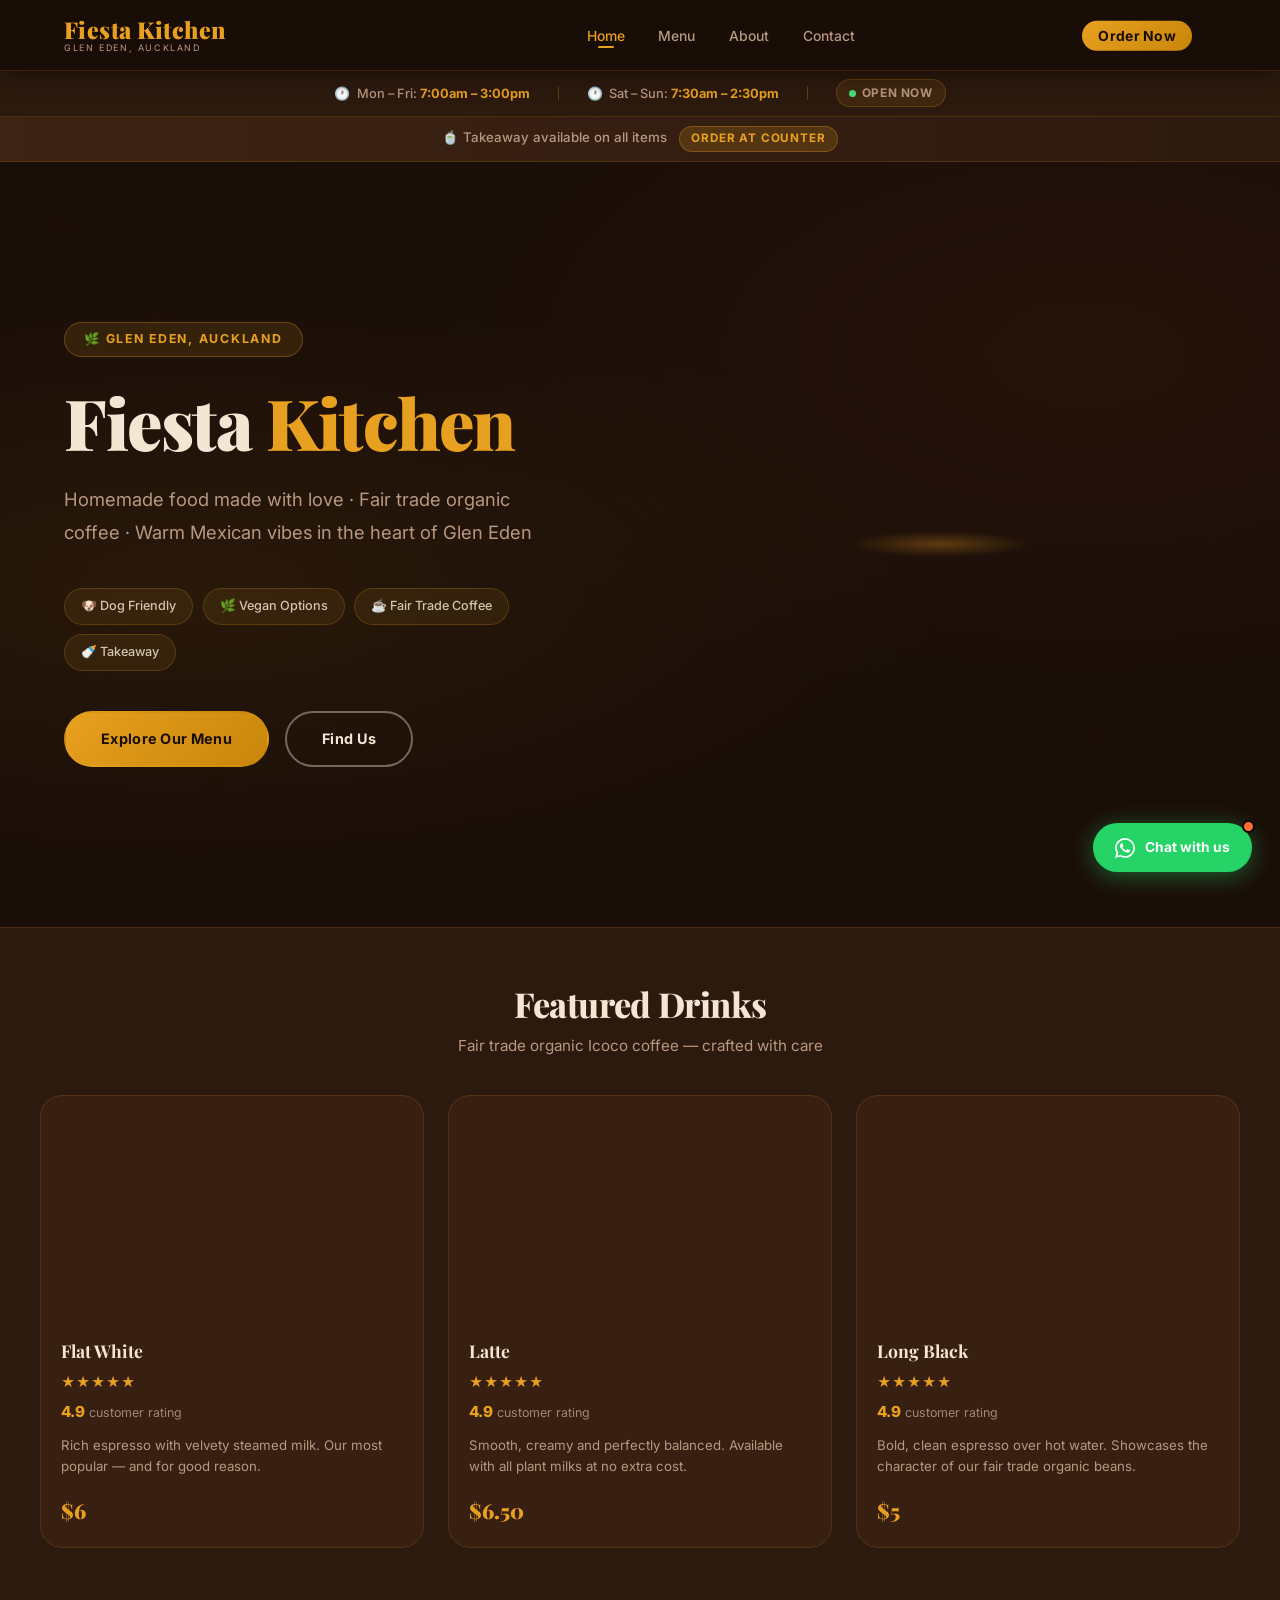
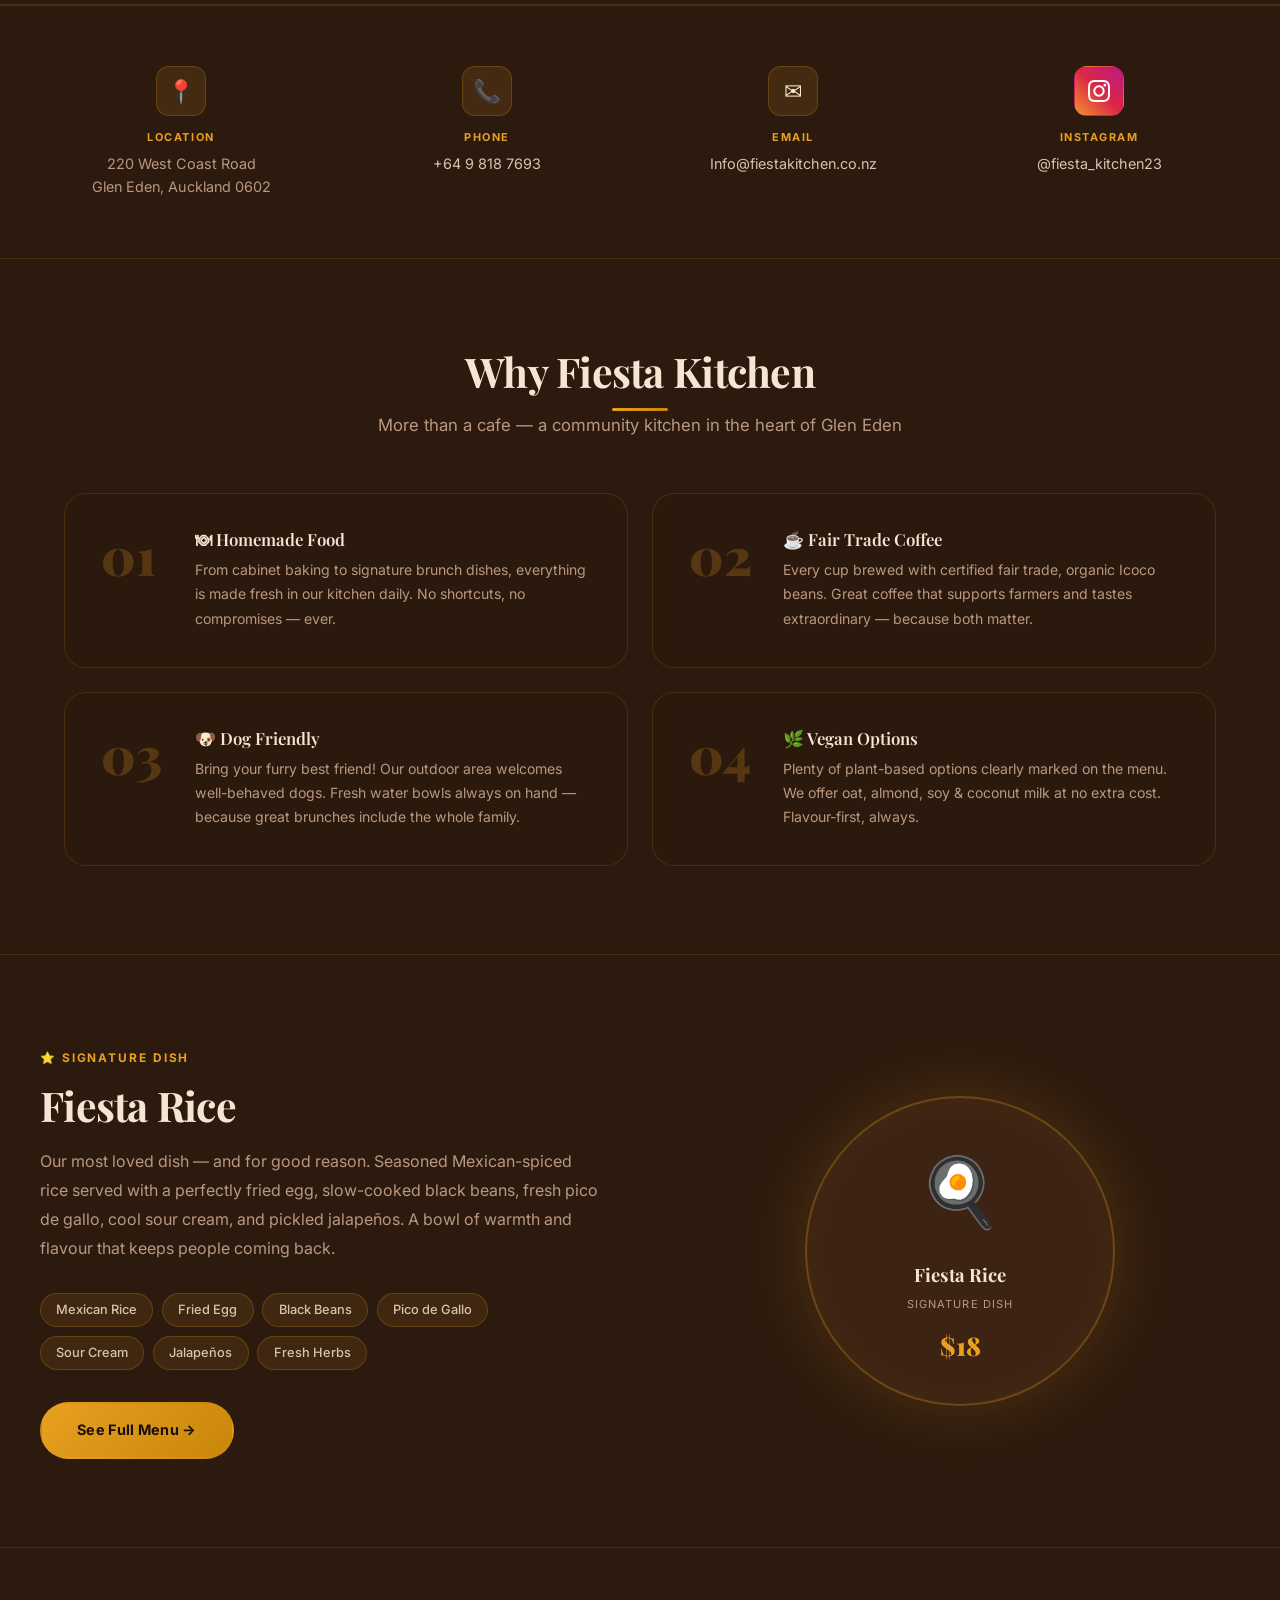
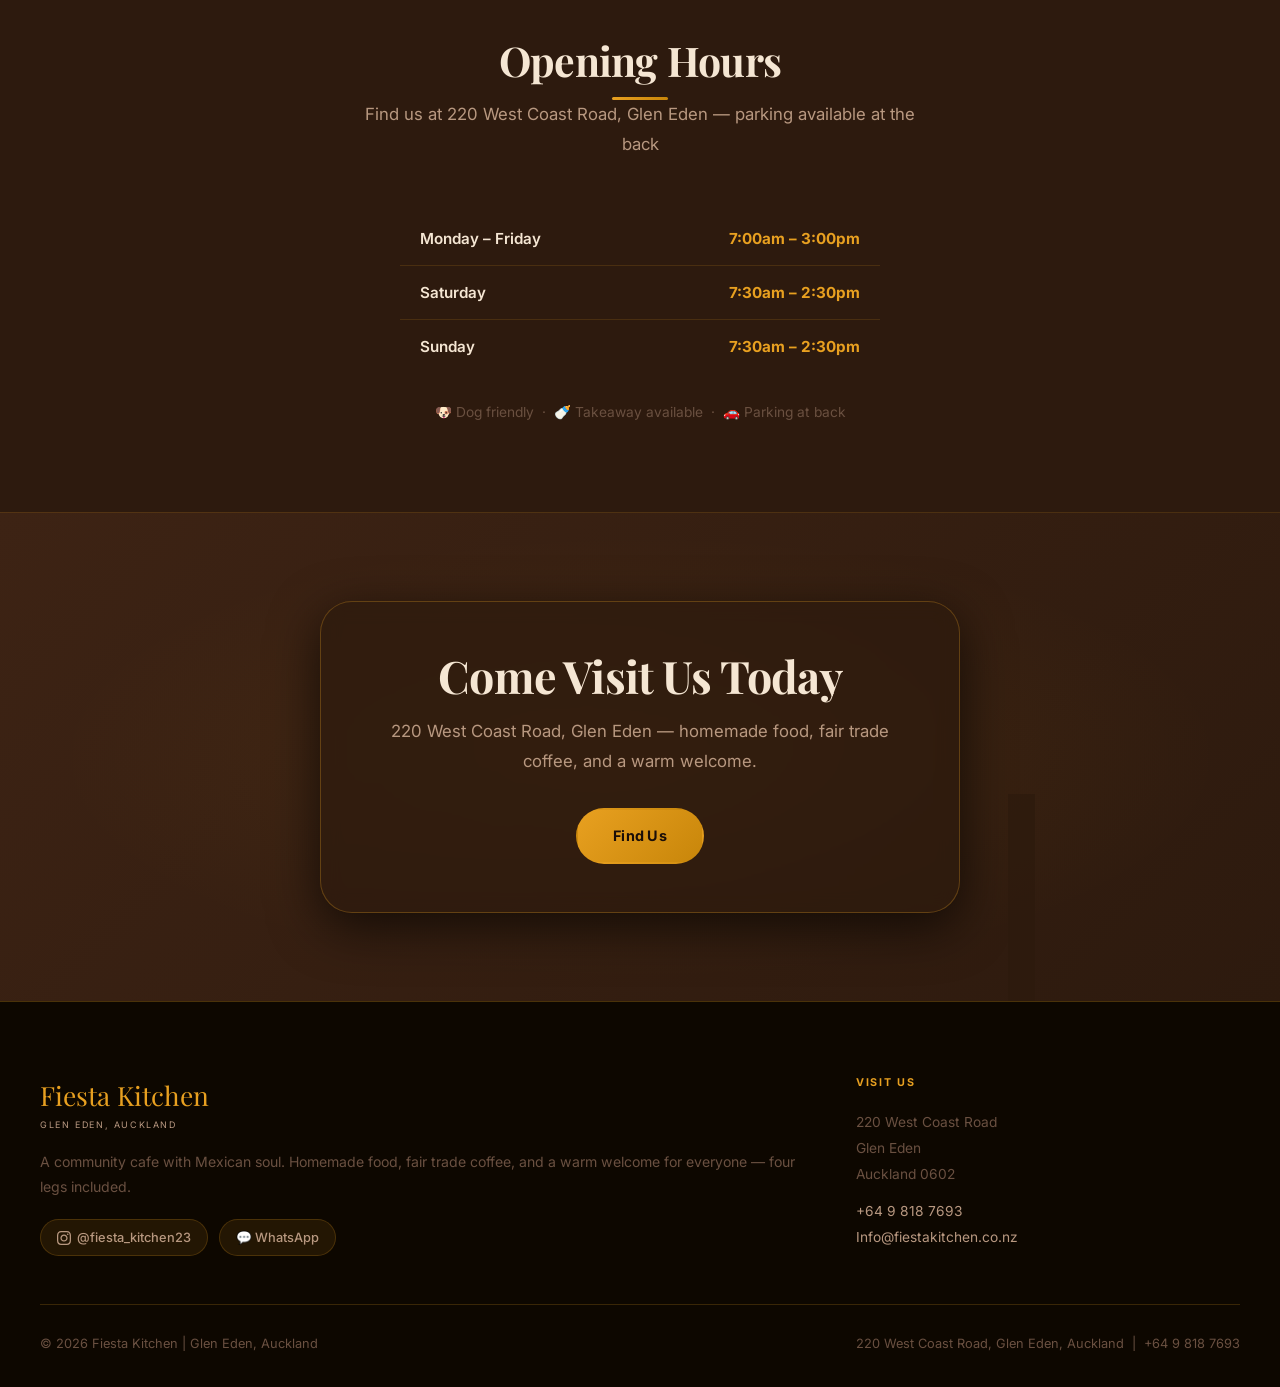
==== commit 00d099a7: "Add files via upload" ====
--- a/index.html
+++ b/index.html
@@ -27,6 +27,25 @@
       <button class="hamburger" id="hamburger" aria-label="Toggle menu">
         <span></span><span></span><span></span>
       </button>
+    </div>
+  </nav>
+
+  <!-- SIDE DRAWER (mobile) -->
+  <div class="drawer-overlay" id="drawerOverlay"></div>
+  <nav class="side-drawer" id="sideDrawer" aria-label="Mobile navigation">
+    <button class="drawer-close" id="drawerClose" aria-label="Close menu">&#10005;</button>
+    <div class="drawer-brand">
+      <div class="drawer-brand-name">Fiesta Kitchen</div>
+      <div class="drawer-brand-sub">Glen Eden, Auckland</div>
+    </div>
+    <div class="drawer-nav">
+      <a href="index.html" class="drawer-link active"><span class="drawer-link-icon">&#127968;</span> Home</a>
+      <a href="menu.html"  class="drawer-link"><span class="drawer-link-icon">&#127869;</span> Menu</a>
+      <a href="about.html" class="drawer-link"><span class="drawer-link-icon">&#9749;</span> About</a>
+      <a href="contact.html" class="drawer-link"><span class="drawer-link-icon">&#128205;</span> Contact</a>
+    </div>
+    <div class="drawer-footer">
+      <a href="contact.html" class="drawer-order-btn">Order Now</a>
     </div>
   </nav>
 
@@ -300,15 +319,6 @@
         </div>
       </div>
       <div class="footer-col">
-        <h5>Navigate</h5>
-        <ul class="footer-links">
-          <li><a href="index.html">Home</a></li>
-          <li><a href="menu.html">Menu</a></li>
-          <li><a href="about.html">About Us</a></li>
-          <li><a href="contact.html">Contact</a></li>
-        </ul>
-      </div>
-      <div class="footer-col">
         <h5>Visit Us</h5>
         <div class="footer-addr">
           <p>220 West Coast Road<br>Glen Eden<br>Auckland 0602</p>
@@ -318,7 +328,7 @@
       </div>
     </div>
     <div class="footer-bottom">
-      <span>&copy; 2025 Fiesta Kitchen | Glen Eden, Auckland</span>
+      <span>&copy; <span id="copy-year"></span> Fiesta Kitchen | Glen Eden, Auckland</span>
       <span>220 West Coast Road, Glen Eden, Auckland &nbsp;|&nbsp; <a href="tel:+6498187693">+64 9 818 7693</a></span>
     </div>
   </footer>
@@ -335,19 +345,16 @@
   </div>
 
   <script>
-    // Hamburger
-    const hamburger = document.getElementById('hamburger');
-    const navLinks  = document.getElementById('navLinks');
-    hamburger.addEventListener('click', () => {
-      hamburger.classList.toggle('open');
-      navLinks.classList.toggle('open');
-    });
-    document.addEventListener('click', (e) => {
-      if (!hamburger.contains(e.target) && !navLinks.contains(e.target)) {
-        hamburger.classList.remove('open');
-        navLinks.classList.remove('open');
-      }
-    });
+    // Side drawer
+    const hamburger     = document.getElementById('hamburger');
+    const sideDrawer    = document.getElementById('sideDrawer');
+    const drawerClose   = document.getElementById('drawerClose');
+    const drawerOverlay = document.getElementById('drawerOverlay');
+    function openDrawer()  { sideDrawer.classList.add('open'); drawerOverlay.classList.add('active'); document.body.classList.add('drawer-open'); }
+    function closeDrawer() { sideDrawer.classList.remove('open'); drawerOverlay.classList.remove('active'); document.body.classList.remove('drawer-open'); }
+    hamburger.addEventListener('click', openDrawer);
+    drawerClose.addEventListener('click', closeDrawer);
+    drawerOverlay.addEventListener('click', closeDrawer);
 
     // Open/closed status (NZ Auckland time)
     function checkOpenStatus() {
@@ -359,6 +366,7 @@
       document.getElementById('statusText').textContent = open ? 'Open Now' : 'Closed';
     }
     checkOpenStatus();
+    document.getElementById('copy-year').textContent = new Date().getFullYear();
 
     // Fade-in on scroll
     const io = new IntersectionObserver((entries) => {
--- a/styles.css
+++ b/styles.css
@@ -181,9 +181,9 @@
   position: sticky;
   top: 0;
   z-index: 1000;
-  background: rgba(26,14,8,.94);
-  backdrop-filter: blur(22px);
-  -webkit-backdrop-filter: blur(22px);
+  background: rgba(26,14,8,.85);
+  backdrop-filter: blur(16px);
+  -webkit-backdrop-filter: blur(16px);
   border-bottom: 1px solid var(--border);
   box-shadow: 0 2px 28px rgba(0,0,0,.55);
   transition: background .3s;
@@ -238,6 +238,122 @@
 .hamburger.open span:nth-child(1) { transform: translateY(7px) rotate(45deg); }
 .hamburger.open span:nth-child(2) { opacity: 0; transform: scaleX(0); }
 .hamburger.open span:nth-child(3) { transform: translateY(-7px) rotate(-45deg); }
+
+/* Desktop navbar: links centered, Order CTA anchored right */
+@media (min-width: 1024px) {
+  .nav-container { position: relative; }
+  .nav-links {
+    flex: 1;
+    justify-content: center;
+    position: relative !important;
+    display: flex !important;
+    flex-direction: row !important;
+    flex-wrap: nowrap;
+    align-items: center;
+    opacity: 1 !important;
+    visibility: visible !important;
+    pointer-events: auto !important;
+    transform: none !important;
+    top: auto !important;
+    left: auto !important;
+    right: auto !important;
+    bottom: auto !important;
+    width: auto !important;
+    height: auto !important;
+    max-height: none !important;
+    overflow: visible !important;
+    padding: 0 !important;
+    margin: 0 !important;
+    background: transparent !important;
+    border: none !important;
+    box-shadow: none !important;
+    gap: .1rem;
+    z-index: auto !important;
+  }
+  .nav-links a {
+    font-size: .87rem !important;
+    padding: .45rem 1rem !important;
+  }
+  .nav-links li:last-child {
+    position: absolute;
+    right: 1.5rem;
+    top: 50%;
+    transform: translateY(-50%);
+  }
+  .hamburger { display: none !important; }
+}
+
+/* ============================================================
+   SIDE DRAWER — mobile nav
+   ============================================================ */
+.side-drawer {
+  position: fixed;
+  top: 0; left: -280px;
+  width: 280px; height: 100vh;
+  background: rgba(26,14,8,.92);
+  backdrop-filter: blur(20px);
+  -webkit-backdrop-filter: blur(20px);
+  border-right: 1px solid rgba(232,160,32,.2);
+  border-radius: 0 24px 24px 0;
+  z-index: 9999;
+  transition: left .3s ease;
+  display: flex; flex-direction: column;
+  padding: 2rem 1.5rem;
+  overflow-y: auto;
+}
+.side-drawer.open { left: 0; }
+
+.drawer-overlay {
+  display: none;
+  position: fixed; inset: 0;
+  background: rgba(0,0,0,.6);
+  z-index: 9998;
+}
+.drawer-overlay.active { display: block; }
+
+body.drawer-open { overflow: hidden; }
+
+.drawer-close {
+  position: absolute; top: 1.25rem; right: 1.25rem;
+  background: rgba(232,160,32,.12);
+  border: 1px solid rgba(232,160,32,.22);
+  border-radius: 50%; width: 34px; height: 34px;
+  display: flex; align-items: center; justify-content: center;
+  cursor: pointer; color: var(--cream); font-size: 1.1rem; line-height: 1;
+  transition: var(--transition);
+}
+.drawer-close:hover { background: rgba(232,160,32,.28); color: var(--gold); }
+
+.drawer-brand { margin-bottom: 2.5rem; padding-right: 2.5rem; }
+.drawer-brand-name { font-family: 'Playfair Display', serif; font-size: 1.3rem; font-weight: 900; color: var(--gold); }
+.drawer-brand-sub  { font-size: .54rem; color: var(--tan); letter-spacing: .16em; text-transform: uppercase; }
+
+.drawer-nav { flex: 1; display: flex; flex-direction: column; gap: .3rem; }
+.drawer-link {
+  display: flex; align-items: center; gap: .85rem;
+  padding: .82rem 1rem; border-radius: 12px;
+  color: var(--tan); font-size: .95rem; font-weight: 500;
+  border: 1px solid transparent;
+  transition: var(--transition); text-decoration: none;
+}
+.drawer-link:hover  { background: rgba(232,160,32,.1); color: var(--cream); border-color: rgba(232,160,32,.18); }
+.drawer-link.active { background: rgba(232,160,32,.14); color: var(--gold); border-color: rgba(232,160,32,.32); }
+.drawer-link-icon   { font-size: 1.1rem; width: 22px; text-align: center; flex-shrink: 0; }
+
+.drawer-footer { margin-top: 2rem; }
+.drawer-order-btn {
+  display: block; width: 100%; text-align: center;
+  background: linear-gradient(135deg, var(--gold) 0%, var(--gold-dark) 100%);
+  color: #1a0e08; padding: .82rem 1.5rem;
+  border-radius: 50px; font-weight: 700; font-size: .9rem;
+  transition: var(--transition);
+}
+.drawer-order-btn:hover { filter: brightness(1.1); transform: translateY(-2px); box-shadow: 0 8px 24px rgba(232,160,32,.4); }
+
+/* Hide drawer on desktop */
+@media (min-width: 1024px) {
+  .side-drawer, .drawer-overlay { display: none !important; }
+}
 
 /* ============================================================
    HOURS BAR
@@ -375,7 +491,7 @@
     var(--bg);
   position: relative;
   overflow: hidden;
-  min-height: calc(100vh - 112px);
+  min-height: auto;
   display: flex;
   align-items: center;
 }
@@ -385,11 +501,25 @@
   width: 100%;
   padding: 4.5rem 1.5rem;
   display: grid;
-  grid-template-columns: 1fr 1fr;
+  grid-template-columns: 1fr;
   align-items: center;
-  gap: 3rem;
+  gap: 2rem;
   position: relative;
   z-index: 1;
+  text-align: center;
+}
+@media (min-width: 1024px) {
+  .hero-section {
+    min-height: 85vh;
+  }
+  .hero-inner {
+    grid-template-columns: 1fr 1fr;
+    gap: 3rem;
+    text-align: left;
+    min-height: 85vh;
+    align-items: center;
+    padding: 4.5rem 1.5rem;
+  }
 }
 /* Left */
 .hero-left {}
@@ -413,8 +543,29 @@
   max-width: 500px;
   line-height: 1.78;
 }
+@media (min-width: 1024px) {
+  .hero-left { text-align: left; }
+  .hero-tagline { margin-left: 0; margin-right: 0; }
+}
 .hero-badges {
-  display: flex; gap: .6rem; flex-wrap: wrap; margin-bottom: 2.5rem;
+  display: grid;
+  grid-template-columns: repeat(2, 1fr);
+  gap: .6rem;
+  margin-bottom: 2.5rem;
+  justify-items: center;
+  max-width: 420px;
+  margin-left: auto;
+  margin-right: auto;
+}
+@media (min-width: 1024px) {
+  .hero-badges {
+    display: flex;
+    flex-wrap: wrap;
+    justify-content: flex-start;
+    max-width: none;
+    margin-left: 0;
+    margin-right: 0;
+  }
 }
 .hero-badge {
   display: inline-flex; align-items: center; gap: .38rem;
@@ -425,7 +576,10 @@
   color: var(--cream-dim);
   font-size: .79rem; font-weight: 500;
 }
-.hero-cta { display: flex; gap: 1rem; flex-wrap: wrap; }
+.hero-cta { display: flex; gap: 1rem; flex-wrap: wrap; justify-content: center; }
+@media (min-width: 1024px) {
+  .hero-cta { justify-content: flex-start; }
+}
 
 /* Right */
 .hero-right {
@@ -434,13 +588,32 @@
 .hero-img-wrap {
   position: relative;
   display: inline-block;
+  width: 100%;
+  max-width: min(440px, 100%);
 }
 .hero-img {
   width: 100%;
   max-width: 440px;
+  height: 280px;
+  object-fit: cover;
   border-radius: 50%;
   animation: float 3.5s ease-in-out infinite;
   filter: drop-shadow(0 20px 55px rgba(232,160,32,.45));
+}
+@media (min-width: 769px) and (max-width: 1023px) {
+  .hero-img {
+    height: 350px;
+    width: min(350px, 100%);
+    max-width: 350px;
+    margin: 0 auto;
+  }
+}
+@media (min-width: 1024px) {
+  .hero-img {
+    height: 500px;
+    width: 500px;
+    max-width: min(500px, 100%);
+  }
 }
 .hero-img-shadow {
   width: 180px; height: 26px;
@@ -479,12 +652,21 @@
 }
 .drinks-row-inner {
   max-width: 1200px; margin: 0 auto;
-  display: grid; grid-template-columns: repeat(3, 1fr);
+  display: grid;
+  grid-template-columns: 1fr;
   gap: 1.5rem;
 }
+@media (min-width: 769px) {
+  .drinks-row-inner { grid-template-columns: repeat(2, 1fr); }
+}
+@media (min-width: 1024px) {
+  .drinks-row-inner { grid-template-columns: repeat(3, 1fr); }
+}
 .drink-card {
-  background: var(--bg-card2);
-  border: 1px solid var(--border);
+  background: rgba(61,35,20,.7);
+  backdrop-filter: blur(10px);
+  -webkit-backdrop-filter: blur(10px);
+  border: 1px solid rgba(232,160,32,.15);
   border-radius: var(--radius-lg);
   overflow: hidden;
   transition: var(--transition);
@@ -495,6 +677,9 @@
   box-shadow: var(--shadow-gold);
 }
 .drink-card-img { width: 100%; height: 200px; object-fit: cover; }
+@media (min-width: 1024px) {
+  .drink-card-img { height: 220px; }
+}
 .drink-card-body { padding: 1.25rem; }
 .drink-card-name { font-family: 'Playfair Display', serif; font-size: 1.1rem; font-weight: 700; color: var(--cream); margin-bottom: .4rem; }
 .drink-stars { color: var(--gold); font-size: .85rem; margin-bottom: .35rem; letter-spacing: .08em; }
@@ -516,12 +701,18 @@
    WHY FIESTA SECTION — 01 02 03 04 GRID
    ============================================================ */
 .why-grid {
-  display: grid; grid-template-columns: repeat(2, 1fr);
+  display: grid;
+  grid-template-columns: 1fr;
   gap: 1.5rem;
 }
+@media (min-width: 769px) {
+  .why-grid { grid-template-columns: repeat(2, 1fr); }
+}
 .why-card {
-  background: var(--bg-card);
-  border: 1px solid var(--border);
+  background: rgba(45,26,14,.7);
+  backdrop-filter: blur(10px);
+  -webkit-backdrop-filter: blur(10px);
+  border: 1px solid rgba(232,160,32,.15);
   border-radius: var(--radius-lg);
   padding: 2.25rem;
   transition: var(--transition);
@@ -542,7 +733,18 @@
    INFO STRIP
    ============================================================ */
 .info-strip { background: var(--bg-card); border-top: 1px solid var(--border); border-bottom: 1px solid var(--border); padding: 2.5rem 1.5rem; }
-.info-strip-grid { max-width: 1200px; margin: 0 auto; display: grid; grid-template-columns: repeat(4, 1fr); gap: 1.5rem; }
+.info-strip-grid {
+  max-width: 1200px; margin: 0 auto;
+  display: grid;
+  grid-template-columns: 1fr;
+  gap: 1.5rem;
+}
+@media (min-width: 769px) {
+  .info-strip-grid { grid-template-columns: repeat(2, 1fr); }
+}
+@media (min-width: 1024px) {
+  .info-strip-grid { grid-template-columns: repeat(4, 1fr); }
+}
 .info-card {
   text-align: center; padding: 1.25rem;
   transition: var(--transition);
@@ -568,7 +770,17 @@
 /* ============================================================
    FEATURES GRID
    ============================================================ */
-.features-grid { display: grid; grid-template-columns: repeat(4, 1fr); gap: 1.5rem; }
+.features-grid {
+  display: grid;
+  grid-template-columns: 1fr;
+  gap: 1.5rem;
+}
+@media (min-width: 769px) {
+  .features-grid { grid-template-columns: repeat(2, 1fr); }
+}
+@media (min-width: 1024px) {
+  .features-grid { grid-template-columns: repeat(4, 1fr); }
+}
 .feature-card {
   background: var(--bg-card);
   border: 1px solid var(--border);
@@ -593,8 +805,18 @@
 }
 .signature-inner {
   max-width: 1200px; margin: 0 auto;
-  display: grid; grid-template-columns: 1fr 1fr;
-  align-items: center; gap: 5rem;
+  display: grid;
+  grid-template-columns: 1fr;
+  align-items: center;
+  gap: 3rem;
+  text-align: center;
+}
+@media (min-width: 1024px) {
+  .signature-inner {
+    grid-template-columns: 1fr 1fr;
+    gap: 5rem;
+    text-align: left;
+  }
 }
 .sig-eyebrow {
   display: inline-block; color: var(--gold);
@@ -603,7 +825,10 @@
 }
 .signature-text h2  { margin-bottom: 1.1rem; }
 .signature-text p   { color: var(--tan); font-size: 1rem; line-height: 1.82; margin-bottom: 1.85rem; }
-.ingredient-tags    { display: flex; flex-wrap: wrap; gap: .55rem; margin-bottom: 2rem; }
+.ingredient-tags { display: flex; flex-wrap: wrap; gap: .55rem; margin-bottom: 2rem; justify-content: center; }
+@media (min-width: 1024px) {
+  .ingredient-tags { justify-content: flex-start; }
+}
 .ingredient-tag {
   background: rgba(232,160,32,.1); border: 1px solid rgba(232,160,32,.22);
   color: var(--cream-dim); padding: .35rem .95rem; border-radius: 50px;
@@ -654,8 +879,10 @@
 .cta-buttons    { display: flex; gap: 1rem; justify-content: center; flex-wrap: wrap; position: relative; }
 
 .cta-section--visit .cta-visit-banner {
-  background: var(--bg-card);
-  border: 1px solid var(--border-md);
+  background: rgba(45,26,14,.7);
+  backdrop-filter: blur(10px);
+  -webkit-backdrop-filter: blur(10px);
+  border: 1px solid rgba(232,160,32,.28);
   border-radius: var(--radius-xl);
   padding: 3rem 2rem;
   max-width: 640px;
@@ -678,7 +905,7 @@
 }
 .footer-grid {
   max-width: 1200px; margin: 0 auto;
-  display: grid; grid-template-columns: 2fr 1fr 1fr;
+  display: grid; grid-template-columns: 2fr 1fr;
   gap: 3rem; margin-bottom: 3rem;
 }
 .footer-brand-name  { font-family: 'Playfair Display', serif; font-size: 1.65rem; color: var(--gold); }
@@ -786,25 +1013,31 @@
 }
 .menu-section-header h2 { font-size: clamp(1.5rem,3vw,2rem); }
 
-/* 3-column cards */
+/* Menu item cards — responsive columns */
 .menu-items-grid {
   display: grid;
-  grid-template-columns: repeat(3, 1fr);
+  grid-template-columns: 1fr;
   gap: 1.5rem;
 }
+@media (min-width: 769px) {
+  .menu-items-grid { grid-template-columns: repeat(2, 1fr); }
+}
+@media (min-width: 1024px) {
+  .menu-items-grid { grid-template-columns: repeat(4, 1fr); }
+}
 .menu-item {
-  background: #2d1a0e;
-  border: 1px solid var(--border);
+  background: rgba(45,26,14,.7);
+  backdrop-filter: blur(10px);
+  -webkit-backdrop-filter: blur(10px);
+  border: 1px solid rgba(232,160,32,.15);
   border-radius: var(--radius-lg);
   display: flex; flex-direction: column;
   overflow: hidden;
   transition: var(--transition);
 }
-.menu-items-grid .menu-item-span-2 { grid-column: span 2; }
-.menu-item-span-2 .menu-item-img { height: 200px; }
-@media (max-width: 768px) {
-  .menu-items-grid .menu-item-span-2 { grid-column: span 1; }
-  .menu-item-span-2 .menu-item-img { height: 175px; }
+@media (min-width: 1024px) {
+  .menu-items-grid .menu-item-span-2 { grid-column: span 2; }
+  .menu-item-span-2 .menu-item-img { height: 200px; }
 }
 .menu-item:hover {
   transform: translateY(-8px);
@@ -834,7 +1067,17 @@
 .menu-item-price  { font-family: 'Playfair Display', serif; font-size: 1.3rem; font-weight: 900; color: var(--gold); white-space: nowrap; }
 
 /* Coffee grid */
-.coffee-grid { display: grid; grid-template-columns: repeat(4, 1fr); gap: 1.1rem; }
+.coffee-grid {
+  display: grid;
+  grid-template-columns: 1fr;
+  gap: 1.1rem;
+}
+@media (min-width: 769px) {
+  .coffee-grid { grid-template-columns: repeat(2, 1fr); }
+}
+@media (min-width: 1024px) {
+  .coffee-grid { grid-template-columns: repeat(4, 1fr); }
+}
 .coffee-item {
   background: var(--bg-card);
   border: 1px solid var(--border);
@@ -857,9 +1100,15 @@
 #cabinet .cabinet-subheading:first-of-type { margin-top: 0; }
 .cabinet-card-grid {
   display: grid;
-  grid-template-columns: repeat(4, 1fr);
+  grid-template-columns: 1fr;
   gap: 1.1rem;
   margin-bottom: 2rem;
+}
+@media (min-width: 769px) {
+  .cabinet-card-grid { grid-template-columns: repeat(2, 1fr); }
+}
+@media (min-width: 1024px) {
+  .cabinet-card-grid { grid-template-columns: repeat(4, 1fr); }
 }
 .cabinet-card {
   background: #2d1a0e;
@@ -925,7 +1174,15 @@
 /* ============================================================
    ABOUT PAGE
    ============================================================ */
-.story-grid { display: grid; grid-template-columns: 1fr 1fr; gap: 4.5rem; align-items: start; }
+.story-grid {
+  display: grid;
+  grid-template-columns: 1fr;
+  gap: 2.5rem;
+  align-items: start;
+}
+@media (min-width: 1024px) {
+  .story-grid { grid-template-columns: 1fr 1fr; gap: 4.5rem; }
+}
 .story-text h2 { margin-bottom: 1.1rem; }
 .story-text p  { color: var(--tan); font-size: .98rem; line-height: 1.88; margin-bottom: 1.1rem; }
 .story-photo-frame {
@@ -936,11 +1193,30 @@
   border: 1px solid var(--border);
 }
 
-.values-grid { display: grid; grid-template-columns: repeat(3, 1fr); gap: 1.5rem; }
-.values-grid--four { grid-template-columns: repeat(2, 1fr); max-width: 900px; margin: 0 auto; }
+.values-grid {
+  display: grid;
+  grid-template-columns: 1fr;
+  gap: 1.5rem;
+}
+@media (min-width: 769px) {
+  .values-grid { grid-template-columns: repeat(2, 1fr); }
+}
+@media (min-width: 1024px) {
+  .values-grid { grid-template-columns: repeat(3, 1fr); }
+}
+.values-grid--four {
+  grid-template-columns: 1fr;
+  max-width: 900px;
+  margin: 0 auto;
+}
+@media (min-width: 769px) {
+  .values-grid--four { grid-template-columns: repeat(2, 1fr); }
+}
 .value-card {
-  background: var(--bg-card);
-  border: 1px solid var(--border);
+  background: rgba(45,26,14,.7);
+  backdrop-filter: blur(10px);
+  -webkit-backdrop-filter: blur(10px);
+  border: 1px solid rgba(232,160,32,.15);
   border-top: 3px solid var(--gold);
   border-radius: var(--radius-lg);
   padding: 2rem 1.5rem; text-align: center;
@@ -967,7 +1243,18 @@
 }
 .community-box h3 { margin-bottom: .75rem; }
 .community-box p  { color: var(--tan); font-size: .95rem; line-height: 1.82; margin-bottom: .75rem; }
-.team-grid { display: grid; grid-template-columns: repeat(4, 1fr); gap: 1.25rem; margin-top: 2rem; }
+.team-grid {
+  display: grid;
+  grid-template-columns: 1fr;
+  gap: 1.25rem;
+  margin-top: 2rem;
+}
+@media (min-width: 769px) {
+  .team-grid { grid-template-columns: repeat(2, 1fr); }
+}
+@media (min-width: 1024px) {
+  .team-grid { grid-template-columns: repeat(4, 1fr); }
+}
 .team-card {
   background: var(--bg-card2);
   border: 1px solid var(--border);
@@ -994,7 +1281,14 @@
    CONTACT PAGE
    ============================================================ */
 .contact-page-section { background: var(--bg) !important; }
-.contact-grid { display: grid; grid-template-columns: 1fr 1.1fr; gap: 3.5rem; }
+.contact-grid {
+  display: grid;
+  grid-template-columns: 1fr;
+  gap: 2.5rem;
+}
+@media (min-width: 1024px) {
+  .contact-grid { grid-template-columns: 1fr 1.1fr; gap: 3.5rem; }
+}
 .contact-icon--ig { color: var(--gold); }
 .contact-icon--ig svg { display: block; }
 .contact-info-title { font-size: 1.45rem; margin-bottom: 1.75rem; }
@@ -1015,7 +1309,7 @@
 .contact-val a:hover { color: var(--gold); }
 
 .contact-hours-box {
-  background: var(--bg-card); border: 1px solid var(--border); border-radius: var(--radius-lg);
+  background: rgba(45,26,14,.7); backdrop-filter: blur(10px); -webkit-backdrop-filter: blur(10px); border: 1px solid rgba(232,160,32,.15); border-radius: var(--radius-lg);
   padding: 1.5rem; margin: 1.5rem 0;
 }
 .contact-hours-box h4 { font-size: .82rem; text-transform: uppercase; letter-spacing: .1em; color: var(--gold); margin-bottom: 1rem; }
@@ -1076,77 +1370,216 @@
 .getting-here-text  { font-size: .84rem; color: var(--tan); line-height: 1.65; margin: 0; }
 
 /* ============================================================
-   RESPONSIVE
-   ============================================================ */
-@media (max-width: 1100px) {
-  .hero-inner          { grid-template-columns: 1fr; text-align: center; padding: 3.5rem 1.5rem; }
-  .hero-right          { margin-top: 1.5rem; }
-  .hero-img            { max-width: 320px; }
-  .hero-badges, .hero-cta { justify-content: center; }
-  .hero-tagline        { margin-left: auto; margin-right: auto; }
-  .features-grid       { grid-template-columns: repeat(2, 1fr); }
-  .signature-inner     { grid-template-columns: 1fr; text-align: center; gap: 3rem; }
-  .ingredient-tags     { justify-content: center; }
-  .story-grid          { grid-template-columns: 1fr; gap: 2.5rem; }
-  .story-card-stack    { height: auto; max-width: 460px; margin: 0 auto; }
-  .story-card          { position: relative; transform: none !important; margin-bottom: .85rem; }
-  .footer-grid         { grid-template-columns: 1fr 1fr; gap: 2rem; }
-  .footer-brand        { grid-column: 1 / -1; }
-  .contact-grid        { grid-template-columns: 1fr; }
-  .values-grid         { grid-template-columns: repeat(2, 1fr); }
-  .values-grid--four   { grid-template-columns: repeat(2, 1fr); }
-  .team-grid           { grid-template-columns: repeat(2, 1fr); }
-  .info-strip-grid     { grid-template-columns: repeat(2, 1fr); }
-  .menu-items-grid     { grid-template-columns: repeat(2, 1fr); }
-  .coffee-grid         { grid-template-columns: repeat(3, 1fr); }
-  .cabinet-card-grid   { grid-template-columns: repeat(2, 1fr); }
-  .drinks-row-inner    { grid-template-columns: 1fr; }
-  .why-grid            { grid-template-columns: 1fr; }
-}
+   RESPONSIVE — tablet & mobile
+   ============================================================ */
+
+/* Mobile: hamburger opens side drawer (< 1024px) */
+@media (max-width: 1023px) {
+  .hamburger { display: flex; }
+  .nav-links  { display: none !important; }
+}
+
+@media (max-width: 1023px) and (min-width: 769px) {
+  .hero-inner {
+    grid-template-columns: 1fr;
+    text-align: center;
+    padding: 3rem 1.5rem;
+  }
+  .hero-left { text-align: center; }
+  .hero-tagline { margin-left: auto; margin-right: auto; }
+  .hero-cta { justify-content: center; }
+  .hero-badges {
+    display: flex;
+    flex-wrap: wrap;
+    justify-content: center;
+    max-width: none;
+  }
+}
+
+/* Mobile */
 @media (max-width: 768px) {
-  .nav-links {
-    display: none; position: fixed;
-    top: 70px; left: 0; right: 0;
-    background: var(--bg); padding: 1.25rem 1.5rem;
-    flex-direction: column; gap: .2rem;
-    border-top: 1px solid var(--border);
-    box-shadow: 0 12px 32px rgba(0,0,0,.55);
-  }
-  .nav-links.open { display: flex; }
-  .nav-links a    { padding: .75rem 1rem; border-radius: 8px; font-size: .95rem; }
-  .nav-links .nav-cta { margin-left: 0; text-align: center; }
-  .hamburger { display: flex; }
-  .hours-bar { gap: .55rem; font-size: .76rem; padding: .45rem .9rem; }
+  .nav-brand-name { font-size: 1.2rem; }
+
+  .hours-bar {
+    flex-direction: column;
+    align-items: center;
+    gap: .65rem;
+    padding: .65rem 1rem;
+    font-size: .78rem;
+  }
   .hours-bar-sep { display: none; }
-  .hero-section { min-height: auto; }
-  .features-grid { grid-template-columns: 1fr; }
-  .dish-plate    { width: 250px; height: 250px; }
+  .hours-status { order: 3; }
+
+  .takeaway-bar {
+    display: flex;
+    flex-direction: column;
+    align-items: center;
+    gap: .5rem;
+    text-align: center;
+    padding: .75rem 1rem;
+  }
+  .takeaway-bar span { margin-left: 0; }
+
+  .hero-inner {
+    padding: 2.5rem 20px;
+    grid-template-columns: 1fr;
+    text-align: center;
+  }
+  .hero-left h1 {
+    font-size: clamp(2rem, 7vw, 2.8rem);
+    line-height: 1.12;
+  }
+  .hero-tagline { margin-left: auto; margin-right: auto; }
+  .hero-cta {
+    flex-direction: column;
+    align-items: stretch;
+    width: 100%;
+    max-width: 360px;
+    margin-left: auto;
+    margin-right: auto;
+  }
+  .hero-cta .btn { width: 100%; justify-content: center; }
+  .hero-img {
+    width: 100%;
+    max-width: 100%;
+    height: 280px;
+  }
+
+  .container { padding-left: 20px; padding-right: 20px; }
+  .section,
+  .section-sm {
+    padding-top: 40px;
+    padding-bottom: 40px;
+  }
+  .signature-section,
+  .cta-section,
+  .cta-section--visit,
+  .footer,
+  .drinks-row,
+  .info-strip,
+  .page-hero {
+    padding: 40px 20px;
+  }
+
+  h2, h3 { font-size: min(2rem, 7vw); }
+  .section-header h2,
+  .drinks-section-title,
+  .cta-section h2,
+  .cta-visit-title { font-size: min(2rem, 6.5vw); }
+
+  .drinks-row-inner { grid-template-columns: 1fr; }
+  .drink-card-img { height: 200px; }
+
+  .why-card {
+    flex-direction: row;
+    align-items: flex-start;
+    width: 100%;
+  }
+
+  .signature-inner { text-align: center; }
+  .signature-text .btn { width: 100%; justify-content: center; }
+  .dish-plate { width: min(250px, 88vw); height: min(250px, 88vw); }
+
+  .menu-tabs {
+    flex-wrap: nowrap;
+    justify-content: flex-start;
+    overflow-x: auto;
+    -webkit-overflow-scrolling: touch;
+    scrollbar-width: thin;
+    border-radius: 999px;
+    padding: .35rem .5rem;
+    gap: .35rem;
+  }
+  .menu-tab {
+    flex: 0 0 auto;
+    font-size: .72rem;
+    padding: .45rem .95rem;
+    white-space: nowrap;
+  }
+
   .menu-items-grid { grid-template-columns: 1fr; }
-  .menu-item-img { height: 160px; }
-  .coffee-grid   { grid-template-columns: repeat(2, 1fr); }
-  .cabinet-card-grid { grid-template-columns: repeat(2, 1fr); }
-  .coffee-item-img { height: 110px; }
-  .footer-grid   { grid-template-columns: 1fr; }
-  .footer-bottom { flex-direction: column; text-align: center; }
-  .wa-btn .wa-text { display: none; }
-  .wa-btn { padding: .9rem; border-radius: 50%; }
-  .values-grid   { grid-template-columns: 1fr; }
-  .team-grid     { grid-template-columns: repeat(2, 1fr); }
-  .drinks-row-inner { grid-template-columns: 1fr; }
-  .why-grid      { grid-template-columns: 1fr; }
-  .values-grid--four { grid-template-columns: 1fr; }
-}
-@media (max-width: 480px) {
-  .hero-badges   { gap: .4rem; }
-  .hero-badge    { font-size: .74rem; padding: .38rem .78rem; }
-  .info-strip-grid { grid-template-columns: 1fr; }
-  .coffee-grid   { grid-template-columns: 1fr; }
+  .menu-item-span-2 { grid-column: span 1 !important; }
+  .menu-item-img { height: 180px; }
+
+  .coffee-grid,
   .cabinet-card-grid { grid-template-columns: 1fr; }
   .coffee-item-img { height: 130px; }
-  .menu-item-img { height: 145px; }
+
+  .footer-grid {
+    grid-template-columns: 1fr;
+    gap: 2rem;
+    text-align: center;
+  }
+  .footer-brand { grid-column: 1; }
+  .footer-grid .footer-col { text-align: center; }
+  .footer-links a {
+    display: block;
+    padding: 12px 0;
+    font-size: .95rem;
+  }
+  .footer-social {
+    justify-content: center;
+    width: 100%;
+    flex-direction: column;
+    align-items: stretch;
+  }
+  .footer-social .social-btn {
+    width: 100%;
+    justify-content: center;
+  }
+  .footer-bottom {
+    flex-direction: column;
+    text-align: center;
+    gap: .75rem;
+  }
+
+  .cta-section--visit .cta-visit-banner { padding: 2rem 1.25rem; }
+  .cta-buttons { flex-direction: column; align-items: stretch; }
+  .cta-buttons .btn { width: 100%; justify-content: center; }
+
+  .map-wrap {
+    aspect-ratio: auto;
+    height: 250px;
+  }
+  .map-wrap iframe { min-height: 250px; }
+
+  .contact-grid { text-align: center; }
+  .contact-item { flex-direction: column; align-items: center; text-align: center; }
+  .hours-table { width: 100%; max-width: none; }
+
+  .story-card-stack {
+    height: auto;
+    max-width: 460px;
+    margin: 0 auto;
+  }
+  .story-card {
+    position: relative;
+    transform: none !important;
+    margin-bottom: .85rem;
+  }
+
+  .features-grid,
+  .info-strip-grid,
+  .values-grid,
+  .values-grid--four,
+  .team-grid { grid-template-columns: 1fr; }
+
+  .wa-float { bottom: 1.25rem; right: 1.25rem; }
+  .wa-btn {
+    width: 56px;
+    height: 56px;
+    padding: 0;
+    border-radius: 50%;
+    justify-content: center;
+  }
+  .wa-btn .wa-text { display: none; }
+  .wa-btn svg { width: 28px; height: 28px; }
+}
+
+@media (max-width: 480px) {
+  .hero-badge { font-size: .74rem; padding: .38rem .78rem; }
   .menu-item-price { font-size: 1.15rem; }
-  .section       { padding: 3.5rem 0; }
-  .page-hero     { padding: 3rem 1.25rem; }
+  .page-hero { padding-top: 3rem; padding-bottom: 3rem; }
   .vegan-banner  { padding: 1.75rem; }
   .dog-spotlight { padding: 2rem 1.25rem; }
   .community-box { padding: 2rem; }
